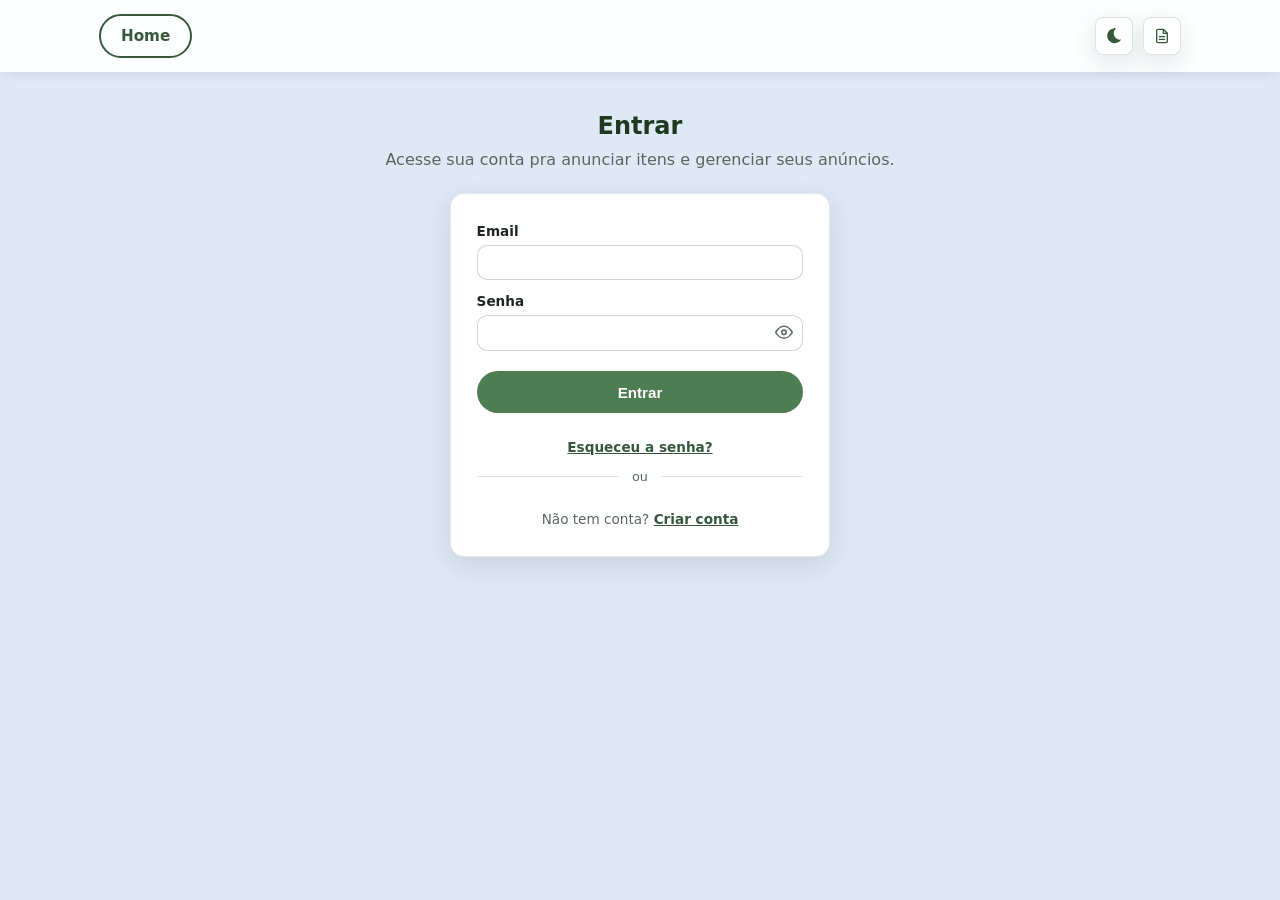
==== frontend/admin-denuncias.html @ d8bab4bc "Corrige service worker interceptando a API e "sumindo" com os anúncios Investigando "cadê meus anúnc" ====
<!DOCTYPE html>
<html lang="pt-BR">
<head>
  <meta charset="UTF-8" />
  <meta name="viewport" content="width=device-width, initial-scale=1, viewport-fit=cover" />
  <title>Denúncias — Desapego Universitário</title>
  <meta name="description" content="Painel de moderação: todas as denúncias enviadas na plataforma." />

  <link rel="manifest" href="manifest.json" />
  <meta name="theme-color" content="#2f6f4f" />
  <link rel="icon" href="icons/icon-192.png" />
  <link rel="apple-touch-icon" href="icons/icon-192.png" />

  <link rel="stylesheet" href="css/styles.css?v=98" />
</head>
<body>

  <header class="topbar topbar--app">
    <div class="topbar__inner">
      <div id="perfil-topo" class="perfil-topo"></div>
      <nav class="topbar__nav">
        <a href="index.html" class="btn btn--ghost">Home</a>
        <a href="catalogo.html" class="btn btn--ghost">Catálogo</a>
        <a href="meus-anuncios.html" class="btn btn--ghost">Meus anúncios</a>
        <a href="admin-denuncias.html" class="btn btn--ghost admin-link-denuncias" id="link-admin-denuncias" aria-current="page" hidden>Denúncias</a>
        <a href="anunciar.html" class="btn btn--primary">Anunciar item</a>
        <div class="topbar__extras">
          <button type="button" id="toggle-tema" class="tema-toggle" aria-label="Ativar modo noturno">🌙</button>
          <a href="termos.html" class="tema-toggle" aria-label="Termos de Uso" title="Termos de Uso"><svg viewBox="0 0 24 24" width="16" height="16" fill="none" stroke="currentColor" stroke-width="2" stroke-linecap="round" stroke-linejoin="round"><path d="M14 2H6a2 2 0 0 0-2 2v16a2 2 0 0 0 2 2h12a2 2 0 0 0 2-2V8z"/><path d="M14 2v6h6"/><line x1="8" y1="13" x2="16" y2="13"/><line x1="8" y1="17" x2="16" y2="17"/></svg></a>
        </div>
      </nav>
    </div>
  </header>

  <a href="index.html" class="logo-home" aria-label="Voltar para a Home" title="Início">
    <img src="img/mascote-badge.png" alt="Desapego Universitário" />
  </a>
  <a href="chat.html" class="chat-atalho chat-atalho--flutuante chat-notif-alvo" aria-label="Abrir o chat" title="Chat">
    <svg viewBox="0 0 24 24" width="19" height="19" fill="none" stroke="currentColor" stroke-width="2" stroke-linecap="round" stroke-linejoin="round"><path d="M21 11.5a8.38 8.38 0 0 1-.9 3.8 8.5 8.5 0 0 1-7.6 4.7 8.38 8.38 0 0 1-3.8-.9L3 21l1.9-5.7a8.38 8.38 0 0 1-.9-3.8 8.5 8.5 0 0 1 4.7-7.6 8.38 8.38 0 0 1 3.8-.9h.5a8.48 8.48 0 0 1 8 8v.5z"/></svg>
  </a>
  <button type="button" id="toggle-sidebar" class="sidebar-toggle" aria-label="Recolher menu">☰</button>

  <main>
    <section class="page-section">
      <div class="page-header">
        <h1>Denúncias</h1>
        <p>Todas as denúncias enviadas na plataforma — só administradores veem essa página.</p>
      </div>

      <div class="form-card form-card--largo">
        <div class="abas-anuncios">
          <button type="button" class="abas-anuncios__botao is-ativa" data-aba="ativa">Ativas</button>
          <button type="button" class="abas-anuncios__botao" data-aba="solucionada">Solucionadas</button>
        </div>
        <div id="lista-denuncias" class="lista-denuncias"></div>
        <p class="empty-state" id="denuncias-empty" hidden>Nenhuma denúncia enviada até agora.</p>
        <p class="empty-state" id="denuncias-bloqueado" hidden>Você não tem permissão pra ver essa página.</p>
      </div>
    </section>
  </main>

<script src="js/config.js?v=98"></script>

<script src="js/auth.js?v=98"></script>
  <script src="js/api.js?v=98"></script>
  <script src="js/site.js?v=98"></script>
  <script src="js/admin-denuncias.js?v=98"></script>
</body>
</html>
---- frontend/css/styles.css ----
/* ===================================================================
   Variáveis globais e reset
   =================================================================== */
:root {
  --green-900: #1f3920;
  --green-700: #35593a;
  --green-500: #4f7d52;
  --green-100: #e7f0e6;
  --ink: #1f2621;
  --ink-soft: #5b6660;
  --danger: #c0392b;
  --accent: #7a1a3a;
  --accent-100: #f6e6ea;
  --radius: 14px;
  --shadow: 0 8px 24px rgba(28, 69, 50, 0.12);
  --max-width: 1120px;

  /* Uma cor própria por categoria — é o que tira a cara de "tudo verde pálido" */
  --cat-livros: #3b5bdb;
  --cat-livros-bg: #e8ecfd;
  --cat-eletronicos: #7048e8;
  --cat-eletronicos-bg: #f1e8fd;
  --cat-calculadoras: #c9702f;
  --cat-calculadoras-bg: #fbead9;
  --cat-material-de-estudo: #0f9b8e;
  --cat-material-de-estudo-bg: #dff7f4;
  --cat-moveis: #a9720a;
  --cat-moveis-bg: #fdf1d9;
  --cat-vestimentas: #1f8a70;
  --cat-vestimentas-bg: #ddf5ee;
  --cat-outros: #d6336c;
  --cat-outros-bg: #fde3ec;
}

* { box-sizing: border-box; }
/* Remove o "flash" azul/cinza que o Android desenha ao tocar em qualquer
   link/botão (o retângulo azul que aparecia atrás dos itens do menu). O
   destaque de teclado (:focus-visible) continua valendo pra acessibilidade. */
* { -webkit-tap-highlight-color: transparent; }

/* Garante que o atributo hidden sempre vença, mesmo sobre .btn (display: inline-flex)
   ou outras classes que definem display — do contrário elas empatam em especificidade
   com o [hidden] do navegador e o elemento continua aparecendo. */
[hidden] { display: none !important; }

body {
  margin: 0;
  font-family: "Segoe UI", system-ui, -apple-system, Roboto, sans-serif;
  color: var(--ink);
  background: #dfe8f5;
  -webkit-font-smoothing: antialiased;
  animation: page-fade-in 0.4s cubic-bezier(0.4, 0, 0.2, 1);
}
/* Só na home (é a única página com .hero) — um branco levemente azulado,
   pra combinar com o azul do hero. */
body.home { background: #dfe8f5; }
@keyframes page-fade-in {
  from { opacity: 0; }
  to { opacity: 1; }
}

h1, h2, h3 { line-height: 1.2; margin: 0 0 0.4em; }
p { margin: 0 0 1em; color: var(--ink-soft); }
a { text-decoration: none; color: inherit; }
img { max-width: 100%; display: block; }

/* ===================================================================
   Botões
   =================================================================== */
.btn {
  display: inline-flex;
  align-items: center;
  justify-content: center;
  gap: 0.5em;
  padding: 0.7em 1.3em;
  border-radius: 999px;
  border: 2px solid transparent;
  font-weight: 600;
  font-size: 0.95rem;
  cursor: pointer;
  transition: transform 0.2s cubic-bezier(0.4, 0, 0.2, 1), background 0.2s ease;
}
.btn:active { transform: scale(0.97); }
.btn--primary:hover,
.btn--ghost:hover,
.btn--danger:hover { transform: translateY(-1px); }

.btn--primary { background: var(--green-500); color: #fff; }
.btn--primary:hover { background: var(--green-700); box-shadow: var(--shadow); }

.btn--ghost { background: transparent; color: var(--green-700); border-color: var(--green-700); }
.btn--ghost:hover { background: var(--green-100); }

.btn--danger { background: transparent; color: var(--danger); border-color: var(--danger); }
.btn--danger:hover { background: #fbeae8; }

.btn--whatsapp { background: #25d366; color: #fff; margin-top: 0.4rem; align-self: flex-start; }
#btn-chat { margin-top: 0.4rem; align-self: flex-start; }
.btn--whatsapp:hover { background: #1eb857; box-shadow: var(--shadow); }

.btn--sm { padding: 0.4em 0.9em; font-size: 0.8rem; }
.btn--block { width: 100%; margin-top: 0.5em; }

.btn:disabled { opacity: 0.6; cursor: not-allowed; transform: none; }

.btn__spinner {
  width: 16px; height: 16px;
  border: 2px solid rgba(255,255,255,0.4);
  border-top-color: #fff;
  border-radius: 50%;
  animation: spin 0.7s linear infinite;
}
@keyframes spin { to { transform: rotate(360deg); } }

/* ===================================================================
   Topbar (navegação entre páginas)
   =================================================================== */
.topbar {
  position: sticky;
  top: 0;
  z-index: 20;
  background: rgba(255, 255, 255, 0.92);
  backdrop-filter: blur(6px);
  border-bottom: none;
  box-shadow: 0 6px 12px -6px rgba(28, 69, 50, 0.12);
}
.topbar__inner {
  max-width: var(--max-width);
  margin: 0 auto;
  padding: 0.9rem 1.2rem;
  display: flex;
  align-items: center;
  justify-content: space-between;
}
.brand { display: flex; align-items: center; gap: 0.5em; font-weight: 700; color: var(--green-900); font-size: 1.1rem; }
.brand__icon { width: 32px; height: 32px; border-radius: 9px; object-fit: cover; }
.brand span { font-weight: 400; color: var(--ink-soft); margin-left: 0.1em; }
.topbar__nav { display: flex; align-items: center; gap: 1.3rem; }

/* Estilo tipo OLX: links secundários são só texto (sem pílula), só o CTA
   principal (Anunciar item) fica com pílula sólida — menos "tudo botão
   igual", mais hierarquia e menos espaço desperdiçado. */
.topbar__nav a.btn--ghost {
  background: none;
  border-color: transparent;
  padding: 0.3em 0;
  font-size: 0.9rem;
  font-weight: 600;
  color: var(--ink-soft);
  border-radius: 0;
}
.topbar__nav a.btn--ghost:hover { color: var(--green-900); }
.topbar__nav a.btn--ghost[aria-current="page"] {
  background: none;
  color: var(--green-900);
  text-decoration: underline;
  text-underline-offset: 4px;
}
.topbar__nav a.btn--primary { padding: 0.5em 1.1em; font-size: 0.88rem; }

/* Perfil no topo do topbar/sidebar — substitui a marca (que agora só
   aparece no hero da home). Mostra avatar + nome de quem está logado,
   ou um botão Entrar quando não há sessão. */
.perfil-topo {
  display: flex;
  align-items: center;
  gap: 0.5rem;
  cursor: pointer;
}
.perfil-topo:hover .perfil-topo__nome { color: var(--green-900); text-decoration: underline; }
.perfil-topo:hover .perfil-topo__avatar { box-shadow: 0 0 0 2px var(--green-700); }
.perfil-topo__avatar {
  width: 32px;
  height: 32px;
  border-radius: 50%;
  flex-shrink: 0;
  display: flex;
  align-items: center;
  justify-content: center;
  background: var(--green-700);
  color: #fff;
  font-weight: 700;
  font-size: 0.85rem;
  overflow: hidden;
}
.perfil-topo__avatar img { width: 100%; height: 100%; object-fit: cover; }
.perfil-topo__nome {
  font-size: 0.85rem;
  font-weight: 600;
  color: var(--ink-soft);
  overflow: hidden;
  text-overflow: ellipsis;
  white-space: nowrap;
  transition: color 0.15s ease;
}
.perfil-topo__sair {
  background: none;
  border: none;
  padding: 0.4em;
  margin: -0.4em -0.4em -0.4em auto;
  font-size: 0.75rem;
  font-weight: 600;
  color: var(--green-700);
  text-decoration: underline;
  cursor: pointer;
  flex-shrink: 0;
}
.perfil-topo__sair:hover { color: var(--green-900); }
.perfil-topo .btn--ghost {
  background: transparent;
  border-color: var(--green-700);
  border-radius: 999px;
  padding: 0.35em 0.85em;
  font-size: 0.8rem;
  color: var(--green-700);
}
.perfil-topo .btn--ghost:hover { background: var(--green-100); color: var(--green-700); }

/* Marca completa (ícone + "Desapego Universitário") — só aparece no hero
   da home agora, não em todo topbar. */
.brand--hero {
  position: absolute;
  top: 1.2rem;
  left: 1.2rem;
  display: inline-flex;
  align-items: center;
  gap: 0.5em;
  font-weight: 700;
  color: #fff;
  font-size: 1.1rem;
}
.brand--hero span { font-weight: 400; color: rgba(255, 255, 255, 0.75); margin-left: 0.1em; }

.sidebar-toggle { display: none; }

/* Atalho do chat. No MOBILE vira botão flutuante no canto inferior direito:
   o link "Chat" saiu do menu, então sem isto não haveria como abrir o chat
   nem ver a bolinha de notificação no celular. No desktop ele é
   reposicionado ao lado do menu (ver o @media mais abaixo). */
.chat-atalho {
  position: fixed;
  right: 1rem;
  bottom: 1rem;
  z-index: 22;
  display: flex;
  align-items: center;
  justify-content: center;
  width: 52px;
  height: 52px;
  border: 1px solid rgba(28, 69, 50, 0.14);
  border-radius: 50%;
  background: #fff;
  box-shadow: 0 6px 18px rgba(28, 69, 50, 0.22);
  color: var(--green-700);
}
.chat-atalho svg { width: 22px; height: 22px; }
/* Bolinha de notificação — fica na base (não dentro do @media) pra valer
   também no celular, que é onde o aviso mais importa. */
.chat-atalho__badge {
  position: absolute;
  top: -4px;
  right: -4px;
  min-width: 20px;
  height: 20px;
  padding: 0 5px;
  border-radius: 999px;
  background: var(--danger);
  color: #fff;
  font-size: 0.7rem;
  font-weight: 700;
  line-height: 20px;
  text-align: center;
  box-shadow: 0 0 0 2px #fff;
}
body.modo-noturno .chat-atalho { background: #363636; border-color: rgba(255,255,255,0.14); color: #f2f2f2; }
body.modo-noturno .chat-atalho__badge { box-shadow: 0 0 0 2px #363636; }
/* Logo = botão de voltar pra Home, no mesmo canto em todas as páginas.
   Desktop apenas; no mobile o topbar horizontal já tem o link "Home". */
.logo-home { display: none; }

/* A partir de 768px, as páginas com nav completo (.topbar--app) viram uma
   sidebar fixa à direita — os mesmos links, só que empilhados como
   "chips" compactos com ícone, tipo a lista de categorias da OLX: nada
   de pílula gigante, nada de vão vazio. No mobile o topbar continua
   horizontal (sem alteração). */
@media (min-width: 768px) {
  .topbar--app {
    position: fixed;
    top: 0;
    right: 0;
    bottom: 0;
    width: 230px;
    border-left: none;
    border-bottom: none;
    background: #fff;
    box-shadow: -12px 0 28px rgba(28, 69, 50, 0.12);
    transition: transform 0.2s ease;
  }

  body:has(.topbar--app) > main,
  body:has(.topbar--app) > .footer {
    transition: margin-right 0.2s ease;
  }

  /* Botão que recolhe/expande a sidebar — fica grudado na borda esquerda
     dela e "anda" junto quando ela sai/entra da tela. */
  .sidebar-toggle {
    display: flex;
    align-items: center;
    justify-content: center;
    position: fixed;
    top: 1rem;
    right: calc(230px + 0.8rem);
    width: 38px;
    height: 38px;
    border: 1px solid rgba(28, 69, 50, 0.14);
    border-radius: 8px;
    background: #fff;
    box-shadow: var(--shadow);
    color: var(--green-700);
    font-size: 1.15rem;
    line-height: 1;
    cursor: pointer;
    z-index: 21;
    transition: right 0.2s ease;
  }

  /* Logo fixa no canto superior esquerdo, igual em todas as páginas — mas só
     com o menu recolhido: com a sidebar aberta o link "Home" dela já faz esse
     papel, e a logo ainda cobriria o título da página. */
  .logo-home {
    display: none;
    position: fixed;
    top: 1rem;
    left: 1rem;
    z-index: 21;
    line-height: 0;
    border-radius: 10px;
    box-shadow: var(--shadow);
    transition: transform 0.15s ease;
  }
  body.sidebar-colapsada .logo-home { display: block; }
  /* espaço pra logo não encostar no título quando ela aparece */
  body.sidebar-colapsada > main { padding-top: 2.2rem; }
  /* a Home não usa a .logo-home (já é o destino do botão), então a logo do
     hero continua valendo lá — sem risco de duas logos no mesmo canto. */
  body.sidebar-colapsada.home > main { padding-top: 0; }
  .logo-home img { width: 42px; height: 42px; border-radius: 10px; object-fit: cover; }
  .logo-home:hover { transform: translateY(-2px); }

  /* Mesma "casquinha" do botão de menu, encostado à esquerda dele. */
  .chat-atalho {
    display: flex;
    align-items: center;
    justify-content: center;
    position: fixed;
    top: 1rem;
    right: calc(230px + 0.8rem + 38px + 0.5rem);
    width: 38px;
    height: 38px;
    border: 1px solid rgba(28, 69, 50, 0.14);
    border-radius: 8px;
    background: #fff;
    box-shadow: var(--shadow);
    color: var(--green-700);
    z-index: 21;
    transition: right 0.2s ease;
  }
  .chat-atalho:hover { background: var(--green-100); }
  /* desfaz o formato de botão flutuante usado no mobile */
  .chat-atalho { bottom: auto; border-radius: 8px; }
  .chat-atalho svg { width: 19px; height: 19px; }
  /* acompanha o botão de menu quando a sidebar recolhe */
  body.sidebar-colapsada .chat-atalho { right: calc(0.8rem + 38px + 0.5rem); }

  body.sidebar-colapsada .topbar--app { transform: translateX(100%); }
  /* Com o menu escondido, a área principal alargaria pra tela toda e o
     conteúdo ficaria "boiando" no meio. Em vez disso, recorta as laterais:
     limita a largura e centraliza, mantendo hero e recomendações alinhados
     e proporcionais (como quando o menu está ativo). */
  body.sidebar-colapsada > main,
  body.sidebar-colapsada > .footer { margin-right: 0 !important; }
  body.sidebar-colapsada .sidebar-toggle { right: 0.8rem; }
  .topbar--app .topbar__inner {
    flex-direction: column;
    align-items: stretch;
    height: 100%;
    padding: 1.4rem 1rem;
  }
  .topbar--app .perfil-topo {
    padding: 0 0.4rem 1.2rem;
    margin-bottom: 1rem;
    border-bottom: 1px solid rgba(28, 69, 50, 0.1);
  }

  .topbar--app .topbar__nav {
    flex-direction: column;
    align-items: stretch;
    gap: 0.35rem;
    flex: 1;
  }
  .topbar--app .topbar__nav a.btn--ghost,
  .topbar--app .topbar__nav a.btn--primary {
    display: flex;
    align-items: center;
    width: 100%;
    padding: 0.55em 0.6em;
    border-radius: 8px;
    font-size: 0.9rem;
  }
  .topbar--app .topbar__nav a.btn--ghost {
    color: var(--ink-soft);
    font-weight: 600;
    border: 1.5px solid rgba(28, 69, 50, 0.14);
  }
  .topbar--app .topbar__nav a.btn--ghost:hover { background: var(--accent-100); color: var(--green-900); }
  .topbar--app .topbar__nav a.btn--ghost[aria-current="page"] {
    background: var(--green-100);
    color: var(--green-900);
    border-color: var(--green-700);
    text-decoration: none;
  }
  .topbar--app .topbar__nav a.btn--primary { margin-top: 0.3rem; }
  .topbar--app .topbar__extras { align-self: center; margin: auto auto 0; }

  body:has(.topbar--app) > main,
  body:has(.topbar--app) > .footer {
    margin-right: 230px;
  }
}

/* ===================================================================
   Hero (landing)
   =================================================================== */
.hero {
  /* Imagem usada sem corte/recorte — o fundo do hero vira o mesmo azul
     já embutido na borda ESQUERDA dela (é o lado que encosta no fundo
     nesse layout), amostrado direto da imagem pra não sobrar costura. */
  background: #36507b;
  position: relative;
}
/* Suavização curta azul→branco na base do hero. Curva em S (smoothstep)
   pra ficar suave, mas numa faixa curta (não sobe demais). */
.hero::after {
  content: "";
  position: absolute;
  left: 0;
  right: 0;
  bottom: 0;
  height: 60px;
  background: linear-gradient(
    to bottom,
    #36507b 0%,
    #3e5780 12.5%,
    #53698f 25%,
    #7083a3 37.5%,
    #92a1ba 50%,
    #b4bfd1 62.5%,
    #c6d0e0 75%,
    #d3dcec 87.5%,
    #dfe8f5 100%
  );
  pointer-events: none;
}
.hero__inner {
  position: relative;
  max-width: 1280px;
  margin: 0 auto;
  padding: 3.5rem 1.2rem 14.5rem;
  display: flex;
  align-items: flex-end;
  justify-content: space-between;
  gap: 2rem;
  flex-wrap: wrap;
}
.hero__content { max-width: 640px; align-self: center; }
.hero__kicker {
  display: inline-block;
  margin-bottom: 0.9rem;
  padding: 0.35em 0.9em;
  background: var(--green-100);
  color: var(--green-700);
  font-size: 0.8rem;
  font-weight: 700;
  border-radius: 999px;
}
.hero h1 { font-size: 2rem; color: #fff; }
.hero p { font-size: 1.05rem; color: rgba(255, 255, 255, 0.82); }

/* Mascote: só aparece a partir do desktop, preenchendo o espaço vazio
   ao lado do texto — é a peça que dá cara ao hero. */
.hero__deco { display: none; }

@media (min-width: 768px) {
  .hero__inner { flex-wrap: nowrap; }
  .hero__content { max-width: 480px; }
  .hero h1 { font-size: 2.6rem; }

  /* Texto à esquerda (alinhado com a borda dos anúncios), mascote à
     direita — a logo é absolute, então os itens do flex são só esses dois. */
  .hero__content { order: 0; }
  .hero__deco { display: block; flex: 0 0 auto; order: 1; }
  .hero__mascote { max-height: 400px; width: auto; }
}

/* ===================================================================
   Seções de página (catálogo, anunciar, meus anúncios, preview)
   =================================================================== */
.page-section {
  max-width: var(--max-width);
  margin: 0 auto;
  padding: 2.5rem 1.2rem 3.5rem;
}
/* Na home, a seção de recomendações sobe um pouco por cima da faixa azul
   do hero — os cards "ultrapassam a linha azul" (efeito de sobreposição).
   position + z-index garantem que os cards fiquem acima do azul. */
.hero ~ .page-section {
  padding-top: 0;
  position: relative;
  z-index: 2;
  /* compensa o padding-bottom maior do hero: a seção sobe o mesmo tanto que
     o azul desceu, então o texto fica no lugar e o azul cobre a legenda. */
  margin-top: -12.5rem;
  /* alinha a largura das recomendações com o conteúdo do hero (mais larga
     que o padrão 1120), pra os anúncios ficarem maiores. */
  max-width: 1280px;
}

.page-header { margin-bottom: 1.5rem; }
.page-header h1,
.page-header h2 { color: var(--green-900); font-size: 1.5rem; }
.page-header--central { text-align: center; }

/* Na home o cabeçalho fica sobre a faixa azul do hero — texto claro pra
   continuar legível. */
/* Sombra sutil pro texto branco continuar legível mesmo onde o azul do
   hero já está mais claro (perto do gradiente). */
.hero ~ .page-section .page-header h2 {
  color: #fff;
  font-size: 2.3rem;
  text-shadow: 0 1px 6px rgba(20, 32, 54, 0.55);
}
.hero ~ .page-section .page-header p {
  color: #fff;
  font-size: 1.1rem;
  text-shadow: 0 1px 5px rgba(20, 32, 54, 0.5);
}

.section-footer { text-align: center; margin-top: 1.8rem; }

.detalhe-wrapper { position: relative; }

.menu-opcoes { position: relative; }
.menu-opcoes--flutuante { position: absolute; top: 1rem; right: 1rem; z-index: 25; }
.menu-opcoes__botao {
  display: flex;
  align-items: center;
  justify-content: center;
  width: 34px;
  height: 34px;
  border: 1px solid rgba(28, 69, 50, 0.14);
  border-radius: 8px;
  background: #e4e7e5;
  color: var(--ink-soft);
  font-size: 1.2rem;
  line-height: 1;
  cursor: pointer;
}
.menu-opcoes__botao:hover { background: #d7dbd8; }
.menu-opcoes__lista {
  position: absolute;
  top: calc(100% + 0.4rem);
  right: 0;
  z-index: 30;
  min-width: 180px;
  background: #fff;
  border: 1.5px solid rgba(28, 69, 50, 0.14);
  border-radius: var(--radius);
  box-shadow: var(--shadow);
  padding: 0.4rem;
  display: flex;
  flex-direction: column;
  gap: 0.1rem;
}
.menu-opcoes__item {
  display: block;
  width: 100%;
  text-align: left;
  background: none;
  border: none;
  padding: 0.6em 0.7em;
  border-radius: 8px;
  font: inherit;
  font-size: 0.9rem;
  font-weight: 600;
  color: var(--ink);
  cursor: pointer;
}
.menu-opcoes__item:hover { background: var(--green-100); }
.menu-opcoes__item--perigo { color: var(--danger); }
.menu-opcoes__item--perigo:hover { background: #fbeae8; }

.modal-overlay {
  position: fixed;
  inset: 0;
  z-index: 40;
  background: rgba(20, 30, 25, 0.5);
  display: flex;
  align-items: center;
  justify-content: center;
  padding: 1.2rem;
}
.modal-overlay .form-card { width: 100%; margin: 0; }

/* ===================================================================
   Busca
   =================================================================== */
.busca-box { margin: 0 0 1rem; max-width: 420px; }
/* Linha de busca (campo + botão de filtros). No desktop o botão fica escondido
   e a linha se comporta como o campo de busca sozinho. */
.busca-box-linha { display: flex; align-items: center; gap: 0.5rem; }
.btn-filtros { display: none; }
.busca-box input {
  width: 100%;
  font: inherit;
  padding: 0.65em 1em;
  border-radius: 999px;
  border: 1.5px solid rgba(28,69,50,0.18);
  background: #fff;
}
.busca-box input:focus { outline: none; border-color: var(--green-500); }

/* ===================================================================
   Filtro de categoria
   =================================================================== */
.filtros-linha {
  display: flex;
  flex-wrap: wrap;
  gap: 0.7rem;
  margin: 0 0 1.2rem;
}
.filtro-box {
  display: flex;
  align-items: center;
  gap: 0.7rem;
  padding: 0.6em 1em;
  background: #fff;
  border: 1.5px solid rgba(28,69,50,0.14);
  border-radius: var(--radius);
}
.filtro-box label {
  font-size: 0.75rem;
  font-weight: 700;
  text-transform: uppercase;
  letter-spacing: 0.03em;
  color: var(--ink-soft);
}
.filtro-box select {
  flex: 1;
  border: none;
  background: none;
  font: inherit;
  font-size: 0.9rem;
  color: var(--ink);
  cursor: pointer;
}
.filtro-box select:focus { outline: none; }

/* Subfiltros específicos de categoria (ex: Curso/Matéria/Autor em Livros) */
.subfiltros {
  display: flex;
  flex-wrap: wrap;
  gap: 0.7rem;
  margin: 0 0 1.2rem;
}
.filtro-mini {
  display: flex;
  flex-direction: column;
  gap: 0.25rem;
  background: #fff;
  border: 1.5px solid rgba(28,69,50,0.14);
  border-radius: var(--radius);
  padding: 0.5em 0.9em;
  min-width: 160px;
}
.filtro-mini label,
.filtro-mini__rotulo {
  font-size: 0.7rem;
  font-weight: 700;
  text-transform: uppercase;
  letter-spacing: 0.03em;
  color: var(--ink-soft);
}
.filtro-mini select {
  border: none;
  background: none;
  font: inherit;
  font-size: 0.85rem;
  color: var(--ink);
  cursor: pointer;
}
.filtro-mini select:focus { outline: none; }

/* Curso tem a lista completa da faculdade, com nomes longos ("Gestão da
   Tecnologia da Informação"), então precisa de mais espaço que os outros. */
.filtro-mini--curso { min-width: 260px; }
/* o select não pode estourar a largura do cartão com nomes compridos */
.filtro-mini select { max-width: 100%; }

/* Lista de opções própria (usada no filtro de Curso): diferente do <select>
   nativo, aqui dá pra limitar a altura da lista aberta e rolar dentro dela. */
.lista-opcoes { position: relative; }
/* <summary> vira a "caixinha" com o valor atual. Esconder a setinha padrão do
   <details> exige as três linhas: nas versões novas do Chromium ela é
   ::marker, e só o -webkit-details-marker não dá conta. */
.lista-opcoes__botao {
  display: flex;
  align-items: center;
  justify-content: space-between;
  gap: 0.5rem;
  font-size: 0.85rem;
  color: var(--ink);
  cursor: pointer;
  list-style: none;
}
.lista-opcoes__botao::marker { content: ""; }
.lista-opcoes__botao::-webkit-details-marker { display: none; }
/* Chevron desenhado com bordas, pra ficar igual ao dos selects nativos ao
   lado (Matéria/Autor): apontando pra baixo à direita, e pra cima quando abre. */
.lista-opcoes__botao::after {
  content: "";
  flex: none;
  width: 0.45em;
  height: 0.45em;
  margin-bottom: 0.15em;
  border-right: 1.5px solid var(--ink-soft);
  border-bottom: 1.5px solid var(--ink-soft);
  transform: rotate(45deg);
}
.lista-opcoes[open] .lista-opcoes__botao::after {
  margin-bottom: 0;
  margin-top: 0.15em;
  transform: rotate(-135deg);
}
/* Autor: busca com sugestões. O painel reaproveita .lista-opcoes__painel
   (altura limitada + scroll); aqui só o input e o posicionamento. */
.filtro-mini--autor { min-width: 220px; }
.busca-sugestoes { position: relative; }
.busca-sugestoes input {
  width: 100%;
  border: none;
  background: none;
  padding: 0;
  font: inherit;
  font-size: 0.85rem;
  color: var(--ink);
}
.busca-sugestoes input:focus { outline: none; }
.busca-sugestoes__painel { top: calc(100% + 0.5rem); }

/* Variante usada dentro de formulário (perfil): ganha a moldura que os
   inputs têm, já que ali não existe o cartão do .filtro-mini em volta. */
.lista-opcoes--campo .lista-opcoes__botao {
  padding: 0.6em 0.8em;
  border: 1.5px solid rgba(28, 69, 50, 0.18);
  border-radius: 10px;
  background: #fff;
  font-weight: 400;
}
/* Equivalente visual ao disabled: fora do modo de edição não abre. */
.lista-opcoes--bloqueada .lista-opcoes__botao {
  pointer-events: none;
  background: #f2f4f3;
  color: var(--ink-soft);
}
.lista-opcoes__painel {
  position: absolute;
  top: calc(100% + 0.5rem);
  left: -0.4rem;
  z-index: 30;
  min-width: calc(100% + 0.8rem);
  max-height: 260px;   /* <- o limite de altura pedido */
  overflow-y: auto;    /* <- rola pra ver o resto */
  margin: 0;
  padding: 0.3rem;
  list-style: none;
  background: #fff;
  border: 1.5px solid rgba(28, 69, 50, 0.14);
  border-radius: var(--radius);
  box-shadow: var(--shadow);
}
.lista-opcoes__item {
  padding: 0.45em 0.6em;
  border-radius: 8px;
  font-size: 0.85rem;
  color: var(--ink);
  cursor: pointer;
  white-space: nowrap;
}
.lista-opcoes__item:hover { background: var(--green-100); }
.lista-opcoes__item[aria-selected="true"] {
  background: var(--green-100);
  font-weight: 700;
  color: var(--green-700);
}
.lista-opcoes__vazio { margin: 0; padding: 0.6em 0.8em; font-size: 0.8rem; color: var(--ink-soft); cursor: default; }

/* --multi (campo de Curso do anúncio): o botão pode acumular vários nomes
   ("Engenharia Civil, Direito, ..."), então precisa truncar em vez de
   quebrar o layout — daí o texto ir num <span> à parte, que é quem encolhe
   e ganha reticências (o :after do chevron continua com tamanho fixo). */
.lista-opcoes--multi .lista-opcoes__botao-texto {
  overflow: hidden;
  text-overflow: ellipsis;
  white-space: nowrap;
  min-width: 0;
}
/* "×" pra tirar tudo que foi marcado sem precisar abrir o painel e
   declicar item por item — só aparece quando tem algo selecionado. */
.lista-opcoes__limpar {
  flex: none;
  width: 1.3em;
  height: 1.3em;
  line-height: 1;
  border: none;
  border-radius: 50%;
  background: none;
  color: var(--ink-soft);
  font-size: 1rem;
  cursor: pointer;
}
.lista-opcoes__limpar:hover { background: rgba(28, 69, 50, 0.08); color: var(--ink); }
/* Painel com um campo de busca embutido, pra filtrar os 44 cursos rápido
   sem precisar rolar tudo. A busca fica fixa no topo (flex: none) e só a
   lista rola dentro do espaço que sobra — sem isso, o painel (que já tem
   overflow-y:auto pro caso single-select) rolaria junto com a busca, dando
   duas barras de rolagem uma dentro da outra. */
.lista-opcoes__painel--multi {
  display: flex;
  flex-direction: column;
  overflow-y: hidden;
}
.lista-opcoes__busca {
  flex: none;
  width: 100%;
  margin-bottom: 0.35rem;
  padding: 0.5em 0.7em;
  border: 1.5px solid rgba(28, 69, 50, 0.16);
  border-radius: 8px;
  font: inherit;
  font-size: 0.85rem;
  color: var(--ink);
  background: #fff;
}
.lista-opcoes__busca:focus { outline: none; border-color: var(--green-500); }
.lista-opcoes__lista {
  flex: 1 1 auto;
  min-height: 0;
  margin: 0;
  padding: 0;
  list-style: none;
  overflow-y: auto;
}

/* ===================================================================
   Grid de itens / cards
   =================================================================== */
.grid-itens {
  display: grid;
  grid-template-columns: repeat(auto-fill, minmax(220px, 1fr));
  gap: 1rem;
}

/* Prévia da home: 2 cards grandes VERTICAIS à esquerda (lado a lado, cada
   um ocupando as 2 linhas) + 4 menores à direita num 2x2 (deslocado pra
   cima) + 4 na linha de baixo. Só a partir do desktop; no celular vira
   uma coluna só. */
@media (min-width: 768px) {
  .grid-destaque {
    grid-template-columns: 1.15fr 1.15fr 1fr 1fr;
    grid-template-rows: 240px 240px;
    align-items: stretch;
    /* a linha de baixo sobe -6.6rem, mas a grade reserva a altura original;
       esse margin negativo puxa o "Ver catálogo" pra encostar nos cards. */
    margin-bottom: -6.6rem;
  }
  /* 2 grandes verticais: colunas 1 e 2. Descem um pouco (translateY) e têm
     altura fixa/ancorada no topo pra a base alinhar com a linha de baixo
     do 2x2 da direita (que está deslocado -6.6rem). */
  .grid-destaque .card-item:nth-child(1),
  .grid-destaque .card-item:nth-child(2) {
    grid-row: 1 / 3;
    align-self: start;
    height: 24.4rem;
    translate: 0 0;
  }
  .grid-destaque .card-item:nth-child(1) { grid-column: 1; }
  .grid-destaque .card-item:nth-child(2) { grid-column: 2; }
  /* 4 menores: colunas 3 e 4, em 2x2, empurrados pra cima */
  .grid-destaque .card-item:nth-child(3) { grid-column: 3; grid-row: 1; }
  .grid-destaque .card-item:nth-child(4) { grid-column: 4; grid-row: 1; }
  .grid-destaque .card-item:nth-child(5) { grid-column: 3; grid-row: 2; }
  .grid-destaque .card-item:nth-child(6) { grid-column: 4; grid-row: 2; }
  /* só o 2x2 (3–6) sobe; a linha de baixo NÃO */
  .grid-destaque .card-item:nth-child(n+3):nth-child(-n+6) { translate: 0 -6.6rem; }

  /* 4 da linha de baixo: colunas 1–4 na linha 3, puxados pra cima pra
     encostar logo abaixo do bloco de cima (que está deslocado). */
  .grid-destaque .card-item:nth-child(7) { grid-column: 1; grid-row: 3; }
  .grid-destaque .card-item:nth-child(8) { grid-column: 2; grid-row: 3; }
  .grid-destaque .card-item:nth-child(9) { grid-column: 3; grid-row: 3; }
  .grid-destaque .card-item:nth-child(10) { grid-column: 4; grid-row: 3; }
  .grid-destaque .card-item:nth-child(n+7) { translate: 0 -6.6rem; }

  /* Imagem preenche a altura nos 6 de cima E na linha de baixo (7–10),
     sem aspect-ratio, pra os cards respeitarem a altura fixa da linha. */
  .grid-destaque .card-item:nth-child(-n+6) .card-item__img,
  .grid-destaque .card-item:nth-child(n+7) .card-item__img {
    aspect-ratio: auto;
    flex: 1;
    min-height: 0;
  }
  /* Linha de baixo (7–10) menor: corpo mais compacto. */
  .grid-destaque .card-item:nth-child(n+7) .card-item__body { padding: 0.5rem 0.7rem 0.65rem; gap: 0.2rem; }
  .grid-destaque .card-item:nth-child(n+7) .card-item__body h3 { font-size: 0.9rem; }
  .grid-destaque .card-item:nth-child(n+7) .card-item__body p { font-size: 0.78rem; }
  /* Cards menores da direita (3–6): corpo em grid — título em cima,
     descrição à esquerda + CATEGORIA à direita na mesma linha, preço
     embaixo. Corpo compacto pra sobrar mais espaço pra foto. */
  .grid-destaque .card-item:nth-child(n+3):nth-child(-n+6) .card-item__body {
    display: grid;
    grid-template-columns: 1fr auto;
    align-items: center;
    gap: 0.15rem 0.5rem;
    padding: 0.5rem 0.7rem 0.65rem;
  }
  .grid-destaque .card-item:nth-child(n+3):nth-child(-n+6) .card-item__body h3 {
    grid-column: 1 / -1;
    grid-row: 1;
    font-size: 0.9rem;
  }
  .grid-destaque .card-item:nth-child(n+3):nth-child(-n+6) .card-item__body p {
    grid-column: 1;
    grid-row: 2;
    margin: 0;
    font-size: 0.78rem;
  }
  .grid-destaque .card-item:nth-child(n+3):nth-child(-n+6) .card-item__body .badge {
    grid-column: 2;
    grid-row: 2;
    justify-self: end;
    align-self: center;
    margin: 0;
  }
  /* Data de publicação ocupa a linha 3 inteira; o preço desce pra linha 4
     (sem isso o span novo cairia numa célula automática e quebraria o grid). */
  .grid-destaque .card-item:nth-child(n+3):nth-child(-n+6) .card-item__data {
    grid-column: 1 / -1;
    grid-row: 3;
  }
  .grid-destaque .card-item:nth-child(n+3):nth-child(-n+6) .card-item__footer {
    grid-column: 1 / -1;
    grid-row: 4;
  }

  /* Emoji de categoria (placeholder de quem não tem foto) maior, pra a
     área de imagem ficar bem visível. Fotos reais continuam em cover. */
  .grid-destaque .card-item__img { font-size: 3rem; }
}

.card-item {
  background: #fff;
  border-radius: var(--radius);
  border: 1px solid rgba(28, 69, 50, 0.12);
  overflow: hidden;
  box-shadow: var(--shadow);
  display: flex;
  flex-direction: column;
  animation: fade-in 0.35s ease;
  cursor: pointer;
  transition: transform 0.25s cubic-bezier(0.4, 0, 0.2, 1);
}
.card-item:hover {
  transform: translateY(-4px);
  box-shadow: 0 14px 28px rgba(28, 69, 50, 0.18);
}
.card-item:active { transform: scale(0.98); }
@keyframes fade-in {
  from { opacity: 0; transform: translateY(6px); }
  to { opacity: 1; transform: translateY(0); }
}

.card-item__img {
  aspect-ratio: 4 / 3;
  background: var(--green-100) center/cover no-repeat;
  display: flex; align-items: center; justify-content: center;
  color: var(--green-500);
  font-size: 2rem;
}
.card-item__body { padding: 0.9rem 1rem 1.1rem; display: flex; flex-direction: column; gap: 0.35rem; }
.card-item__body h3 { font-size: 1rem; color: var(--ink); }
.card-item__body p {
  font-size: 0.85rem;
  margin: 0;
  display: -webkit-box;
  -webkit-line-clamp: 2;
  -webkit-box-orient: vertical;
  overflow: hidden;
}
.card-item__data { font-size: 0.72rem; color: var(--ink-soft); }
.card-item__footer { display: flex; align-items: center; justify-content: space-between; margin-top: 0.4rem; }
.card-item__footer strong { color: var(--green-700); }
.card-item__footer strong.preco--venda { color: var(--accent); }
.card-item__acoes { display: flex; gap: 0.4rem; }

.preco-original {
  color: var(--ink-soft);
  font-weight: 400;
  font-size: 0.8em;
  text-decoration: line-through;
  margin-left: 0.3em;
}
.badge-oferta {
  display: inline-block;
  margin-left: 0.4em;
  padding: 0.15em 0.55em;
  background: var(--accent-100);
  color: var(--accent);
  font-size: 0.7rem;
  font-weight: 700;
  text-transform: uppercase;
  letter-spacing: 0.02em;
  border-radius: 999px;
  vertical-align: middle;
}

.badge {
  align-self: flex-start;
  background: var(--green-100);
  color: var(--green-700);
  font-size: 0.7rem;
  font-weight: 700;
  text-transform: uppercase;
  letter-spacing: 0.03em;
  padding: 0.25em 0.7em;
  border-radius: 999px;
}

/* Cor por categoria no badge e no fundo da imagem do card */
.badge--livros, .img--livros { background-color: var(--cat-livros-bg); color: var(--cat-livros); }
.badge--eletronicos, .img--eletronicos { background-color: var(--cat-eletronicos-bg); color: var(--cat-eletronicos); }
.badge--calculadoras, .img--calculadoras { background-color: var(--cat-calculadoras-bg); color: var(--cat-calculadoras); }
.badge--material-de-estudo, .img--material-de-estudo { background-color: var(--cat-material-de-estudo-bg); color: var(--cat-material-de-estudo); }
.badge--moveis, .img--moveis { background-color: var(--cat-moveis-bg); color: var(--cat-moveis); }
.badge--vestimentas, .img--vestimentas { background-color: var(--cat-vestimentas-bg); color: var(--cat-vestimentas); }
.badge--outros, .img--outros { background-color: var(--cat-outros-bg); color: var(--cat-outros); }

.empty-state { text-align: center; padding: 2rem 1.2rem; color: var(--ink-soft); }
.empty-state .btn { margin-top: 0.4rem; }

/* ===================================================================
   Página de detalhes do anúncio
   =================================================================== */
.detalhe {
  display: flex;
  flex-wrap: wrap;
  gap: 2rem;
  background: #fff;
  border-radius: var(--radius);
  box-shadow: var(--shadow);
  padding: 1.6rem;
}
.detalhe__galeria { flex: 1 1 280px; display: flex; flex-direction: column; gap: 0.6rem; }
.detalhe__img {
  aspect-ratio: 4 / 3;
  border-radius: var(--radius);
  background-color: var(--green-100);
  background-position: center;
  background-size: cover;
  background-repeat: no-repeat;
  display: flex;
  align-items: center;
  justify-content: center;
  font-size: 4rem;
}
.detalhe__miniaturas { display: flex; gap: 0.5rem; flex-wrap: wrap; }
.detalhe__miniatura {
  width: 56px;
  height: 56px;
  padding: 0;
  border-radius: 8px;
  border: 2px solid transparent;
  background-color: var(--green-100);
  background-position: center;
  background-size: cover;
  background-repeat: no-repeat;
  cursor: pointer;
}
.detalhe__miniatura--ativa { border-color: var(--green-700); }
.detalhe__info { flex: 2 1 320px; display: flex; flex-direction: column; gap: 0.6rem; }
.detalhe__info h1 { color: var(--green-900); font-size: 1.6rem; margin: 0.3rem 0 0; }
.detalhe__preco { font-size: 1.3rem; font-weight: 700; color: var(--green-700); }
.detalhe__preco.preco--venda { color: var(--accent); }
.detalhe__tags { display: flex; flex-wrap: wrap; gap: 0.4rem; margin-top: 0.4rem; }
.detalhe__tags .badge { background: var(--accent-100); color: var(--ink-soft); }

/* ===================================================================
   Formulário (Anunciar, Login, Cadastro)
   =================================================================== */
.form-card {
  max-width: 560px;
  margin: 0 auto;
  background: #fff;
  border-radius: var(--radius);
  border: 1px solid rgba(28, 69, 50, 0.12);
  box-shadow: var(--shadow);
  padding: 1.6rem;
}
.form-card--central { max-width: 380px; padding: 1.8rem 1.6rem; }
/* Painéis de listagem (moderação) usam a largura toda da seção — o 560px
   padrão é pensado pra formulários, não pra tabelas de itens. Sem moldura
   própria: cada item da lista já tem a sua, e duas bordas aninhadas só
   poluem a tela. */
.form-card--largo {
  max-width: none;
  background: none;
  border: none;
  box-shadow: none;
  padding: 0;
}

/* Atalho de admin (Denúncias) exclusivo do Perfil mobile — no desktop a
   sidebar já tem esse link, então some pra não duplicar. */
.perfil-atalhos-mobile { display: none; }
@media (max-width: 767px) {
  .perfil-atalhos-mobile { display: flex; justify-content: center; gap: 0.6rem; margin-bottom: 1rem; }
}

/* Perfil: dados/senha numa coluna à esquerda (largura fixa, tipo OLX),
   histórico de anúncios ocupando o resto do espaço à direita. No mobile
   as colunas empilham normalmente. */
.perfil-layout {
  display: flex;
  flex-direction: column;
  gap: 1.2rem;
  align-items: flex-start;
}
.perfil-layout .form-card { max-width: none; margin: 0; }
.perfil-layout__coluna-esquerda,
.perfil-layout__coluna-direita { width: 100%; min-width: 0; }
@media (min-width: 900px) {
  .perfil-layout { flex-direction: row; gap: 1.5rem; }
  .perfil-layout__coluna-esquerda { flex: 0 0 340px; }
  .perfil-layout__coluna-direita { flex: 1; }
}

.termos { max-width: 720px; }

/* ===================================================================
   Chat
   =================================================================== */
.chat-layout { display: flex; gap: 1.2rem; height: 70vh; min-height: 420px; }

.chat-lista {
  flex: 0 0 280px;
  overflow-y: auto;
  display: flex;
  flex-direction: column;
  gap: 0.3rem;
  background: #fff;
  border-radius: var(--radius);
  box-shadow: var(--shadow);
  padding: 0.6rem;
}
.chat-lista__item {
  display: flex;
  align-items: center;
  gap: 0.6rem;
  padding: 0.55em;
  border: none;
  background: none;
  border-radius: 10px;
  cursor: pointer;
  text-align: left;
  font: inherit;
}
.chat-lista__item:hover,
.chat-lista__item--ativo { background: var(--green-100); }
/* Seletor composto (.perfil-foto__avatar.chat-...) pra vencer a regra base
   .perfil-foto__avatar (72px), que vem depois no arquivo e sobrescrevia o
   tamanho do avatar do chat — era o que deixava o avatar gigante. */
.perfil-foto__avatar.chat-lista__avatar { width: 36px; height: 36px; font-size: 0.9rem; flex-shrink: 0; }
.chat-lista__info { min-width: 0; }
.chat-lista__nome { font-weight: 600; font-size: 0.9rem; }
.chat-lista__preview {
  font-size: 0.8rem;
  color: var(--ink-soft);
  overflow: hidden;
  text-overflow: ellipsis;
  white-space: nowrap;
}

.chat-painel {
  flex: 1;
  display: flex;
  flex-direction: column;
  background: #fff;
  border-radius: var(--radius);
  box-shadow: var(--shadow);
  overflow: hidden;
  min-width: 0;
}
.chat-painel__vazio { flex: 1; display: flex; align-items: center; justify-content: center; color: var(--ink-soft); text-align: center; padding: 1rem; }
.chat-painel__ativo { flex: 1; display: flex; flex-direction: column; min-height: 0; }
.chat-painel__cabecalho {
  display: flex;
  align-items: center;
  justify-content: space-between;
  gap: 0.6rem;
  padding: 0.8rem 1rem;
  border-bottom: 1px solid rgba(28, 69, 50, 0.1);
}
.chat-painel__pessoa { display: flex; align-items: center; gap: 0.6rem; }
.chat-painel__pessoa:hover strong { text-decoration: underline; }
.chat-painel__cabecalho span { display: block; font-size: 0.8rem; color: var(--ink-soft); }
.perfil-foto__avatar.chat-avatar-outro { width: 40px; height: 40px; font-size: 1rem; flex-shrink: 0; }
.chat-painel__acoes { display: flex; align-items: center; gap: 0.5rem; flex-shrink: 0; }

.chat-confirmacao {
  display: flex;
  align-items: center;
  justify-content: space-between;
  gap: 0.6rem;
  flex-wrap: wrap;
  padding: 0.7em 1rem;
  background: var(--green-100);
  border-bottom: 1px solid rgba(28, 69, 50, 0.1);
  font-size: 0.85rem;
  color: var(--green-900);
}
.chat-confirmacao__acoes { display: flex; gap: 0.5rem; flex-shrink: 0; }

.chat-mensagens { flex: 1; overflow-y: auto; padding: 1rem; display: flex; flex-direction: column; gap: 0.5rem; }
.chat-bolha { max-width: 70%; padding: 0.6em 0.9em; border-radius: 14px; font-size: 0.9rem; line-height: 1.4; word-break: break-word; display: flex; flex-direction: column; gap: 0.4rem; }
.chat-bolha--minha { align-self: flex-end; background: var(--green-700); color: #fff; border-bottom-right-radius: 4px; }
.chat-bolha--outro { align-self: flex-start; background: var(--green-100); color: var(--ink); border-bottom-left-radius: 4px; }
.chat-bolha__imagem { max-width: 220px; border-radius: 10px; }

.chat-form { display: flex; align-items: center; gap: 0.6rem; padding: 0.8rem 1rem; border-top: 1px solid rgba(28, 69, 50, 0.1); }
.chat-form input {
  flex: 1;
  font: inherit;
  padding: 0.65em 1em;
  border-radius: 999px;
  border: 1.5px solid rgba(28, 69, 50, 0.18);
}
.chat-form input:focus { outline: none; border-color: var(--green-500); }
.chat-form__anexo {
  display: flex;
  align-items: center;
  justify-content: center;
  width: 38px;
  height: 38px;
  border-radius: 999px;
  border: 1.5px solid rgba(28, 69, 50, 0.18);
  font-size: 1.1rem;
  cursor: pointer;
  flex-shrink: 0;
}
.chat-form__anexo:hover { background: var(--green-100); }

/* ===================================================================
   Mobile (abaixo do desktop, onde a sidebar ainda não existe)
   =================================================================== */
@media (max-width: 767px) {
  /* Filtros tinham largura mínima pensada pro desktop (260px do Curso
     estourava telas de 320px). No celular cada um ocupa a linha. */
  .filtro-box,
  .filtro-mini,
  .filtro-mini--curso,
  .filtro-mini--autor { min-width: 0; width: 100%; }
  .busca-box { max-width: none; }

  /* Painel de opções não pode passar da tela */
  .lista-opcoes__painel { left: 0; right: 0; min-width: 0; }

  /* Denúncia: informação e botões empilhados, botões alinhados à esquerda */
  .denuncia-item__lado { align-items: stretch; width: 100%; }
  .denuncia-item__acoes { justify-content: flex-start; }

  /* Alvo de toque: botões pequenos ficam difíceis de acertar com o dedo */
  .btn--sm { min-height: 40px; }

  /* Folga pra barra de navegação inferior fixa não cobrir o fim do conteúdo */
  body.com-bottomnav main { padding-bottom: calc(5.3rem + env(safe-area-inset-bottom)); }
}

/* Elementos exclusivos da Home mobile — escondidos por padrão (inclusive no
   desktop, que tem seu próprio layout) e revelados só no @media mobile. */
.topbar__brand { display: none; }
.bottom-nav { display: none; }
.btn-voltar-mobile { display: none; }
.home-busca { display: none; }

/* ===================================================================
   Mobile — cabeçalho simplificado + barra de navegação inferior fixa
   (todas as páginas de app, via body.com-bottomnav) e conteúdo específico
   da Home (hero, busca, chips, grid). @media = só telas pequenas.
   =================================================================== */
@media (max-width: 767px) {
  /* "Voltar" das sub-telas (injetado por configurarBotaoVoltar) — só no
     mobile, no topo do conteúdo. */
  /* Só a setinha, num quadradinho com contorno leve (mesmo estilo do botão de
     tema/filtros). Alinhado com o conteúdo — sem margem negativa. */
  .btn-voltar-mobile {
    display: inline-flex;
    align-items: center;
    justify-content: center;
    width: 40px;
    height: 40px;
    margin: 0.6rem 0 0.8rem 0.5rem;   /* um pouco pra baixo e pra direita */
    padding: 0;
    border: 1.5px solid rgba(28, 69, 50, 0.16);
    border-radius: 10px;
    background: #fff;
    color: var(--green-700);
    cursor: pointer;
  }
  .btn-voltar-mobile:hover { background: var(--green-100); }
  body.modo-noturno .btn-voltar-mobile {
    background: #2a2a2a;
    border-color: rgba(255, 255, 255, 0.16);
    color: #9ad19e;
  }

  /* --- Header: marca à esquerda | avatar/Entrar + tema/termos à direita.
     A navegação (Home/Catálogo/Anunciar/Chat/Perfil) mora na barra
     inferior fixa — aqui só sobra identidade + preferências rápidas. */
  body.com-bottomnav .topbar__inner {
    position: relative;
    display: flex;
    align-items: center;
    gap: 0.6rem;
    flex-wrap: nowrap;
  }

  .topbar__brand {
    display: flex;
    align-items: center;
    gap: 0.4rem;
    margin-right: auto;           /* empurra o resto pra direita */
    font-weight: 700;
    color: var(--green-900);
    font-size: 0.86rem;
    line-height: 1.15;
  }
  .topbar__brand img { width: 30px; height: 30px; border-radius: 8px; }

  /* Avatar/nome/Sair (aparecem só quando logado) somem no cabeçalho — a
     aba "Perfil" da barra inferior já cobre esse acesso. Quem está
     deslogado continua vendo "Entrar" aqui (é outro elemento, o
     #perfil-topo .btn--ghost, não afetado por esta regra). */
  .perfil-topo__avatar,
  .perfil-topo__nome,
  .perfil-topo__sair {
    display: none;
  }

  /* A mesma nav que vira sidebar no desktop, no mobile só serve pra
     mostrar o ícone de tema — os links de navegação já estão todos na
     barra inferior fixa (ver .bottom-nav), então somem aqui. */
  body.com-bottomnav .topbar__nav > a.btn--ghost,
  body.com-bottomnav .topbar__nav > a.btn--primary {
    display: none;
  }
  /* Termos sai do cabeçalho no mobile — agora mora só dentro do Perfil. */
  .topbar__extras a[href="termos.html"] { display: none; }

  /* O botão flutuante do chat some — a aba "Chat" da barra inferior já
     cobre essa função no mobile. No desktop ele continua junto do menu. */
  .chat-atalho--flutuante { display: none; }

  /* --- Barra de navegação inferior: Catálogo | Anunciar | Início | Chat |
     Perfil, fixa, com os 5 destinos principais do app sempre à mão
     (substitui de vez o menu hambúrguer/drawer). */
  .bottom-nav {
    position: fixed;
    left: 0;
    right: 0;
    bottom: 0;
    z-index: 45;
    display: flex;
    justify-content: space-around;
    background: #fff;
    border-top: 1px solid rgba(28, 69, 50, 0.12);
    box-shadow: 0 -6px 18px rgba(28, 69, 50, 0.1);
    padding: 0.3rem 0.2rem calc(0.3rem + env(safe-area-inset-bottom));
    transform: translateY(0);
    transition: transform 0.25s ease;
  }
  /* Some ao rolar pra baixo (ver esconderBottomNavAoRolar em site.js). */
  .bottom-nav--escondida { transform: translateY(100%); }
  .bottom-nav__item {
    display: flex;
    flex-direction: column;
    align-items: center;
    gap: 0.22rem;
    flex: 1;
    padding: 0.25rem 0;
    /* Tom esverdeado em vez de cinza puro — combina com a marca mesmo em
       repouso, sem ficar "morto". */
    color: #4d6b5c;
    text-decoration: none;
    font-size: 0.7rem;
    font-weight: 600;
    transition: color 0.15s ease;
  }
  .bottom-nav__icone {
    position: relative;
    display: flex;
    align-items: center;
    justify-content: center;
    width: 46px;
    height: 46px;
    border-radius: 12px;
    transition: background 0.15s ease, color 0.15s ease;
  }
  /* Ativo: círculo preenchido com o verde da marca e ícone branco — bem
     mais vivo que um fundo pálido com ícone da mesma cor. */
  .bottom-nav__item--ativo .bottom-nav__icone { background: var(--green-700); color: #fff; }
  .bottom-nav__icone svg { width: 25px; height: 25px; }
  .bottom-nav__item--ativo { color: var(--green-700); font-weight: 700; }
  .bottom-nav__badge {
    position: absolute;
    top: -4px;
    right: -7px;
    min-width: 15px;
    height: 15px;
    padding: 0 3px;
    border-radius: 999px;
    background: var(--danger);
    color: #fff;
    font-size: 0.6rem;
    font-weight: 700;
    line-height: 15px;
    text-align: center;
    box-shadow: 0 0 0 2px #fff;
  }
  body.modo-noturno .bottom-nav {
    background: #2a2a2a;
    border-top-color: rgba(255, 255, 255, 0.14);
  }
  body.modo-noturno .bottom-nav__item { color: #8fa89b; }
  body.modo-noturno .bottom-nav__item--ativo { color: #9ad19e; }
  body.modo-noturno .bottom-nav__item--ativo .bottom-nav__icone {
    background: #4f9d55;
    color: #fff;
  }
  body.modo-noturno .bottom-nav__badge { box-shadow: 0 0 0 2px #2a2a2a; }

  /* --- Hero: card arredondado, empilhado, sem o padding gigante do desktop --- */
  .brand--hero { display: none; }            /* a marca agora está no header */
  /* Azul mais escuro no banner (o desktop segue com o tom original). */
  .hero {
    margin: 0.8rem;
    border-radius: 20px;
    overflow: hidden;
    /* O fundo da arte do mascote é #374f7b liso em TODAS as bordas (amostrado
       do arquivo). O card usa exatamente essa cor no topo (onde a foto fica),
       então o retângulo da imagem se torna invisível — sem máscara nem
       sombra. Escurece só pra baixo, dando profundidade na área do texto. */
    background: linear-gradient(180deg, #374f7b 0%, #374f7b 52%, #263b64 100%);
    box-shadow: 0 10px 34px rgba(26, 39, 64, 0.28), 0 0 46px rgba(42, 64, 100, 0.16);
  }
  /* A faixa azul→branco (.hero::after) é a transição pro fundo no DESKTOP; no
     mobile o hero é um card fechado e ela só cobria/cortava os botões. */
  .hero::after { display: none; }
  .hero__inner {
    flex-direction: column;
    align-items: stretch;
    padding: 1.6rem 1.3rem;
    gap: 1rem;
  }
  .hero__content { max-width: none; }
  /* Legendas menores e mais discretas. */
  .hero__kicker { font-size: 0.72rem; }
  .hero h1 { font-size: 1.35rem; line-height: 1.2; }
  .hero p { font-size: 0.85rem; }
  /* Mascote no TOPO (é "o hero"); as legendas vêm abaixo dele. Como o fundo
     do card já é a mesma cor da borda da foto (#374f7b), a imagem entra
     "limpa", sem precisar de máscara nem sombra. */
  .hero__deco { display: block; order: -1; text-align: center; }
  .hero__mascote-moldura { display: inline-block; line-height: 0; }
  .hero__mascote {
    max-height: 200px;
    width: auto;
    display: block;
  }

  /* desfaz a sobreposição desktop (hero + seção subiam uma sobre a outra) */
  .hero ~ .page-section,
  .hero + .home-busca { margin-top: 0; }
  /* No mobile a seção de recomendações herdava o padding-bottom gordo do
     desktop (3.5rem), o que deixava um vão grande em volta do "Ver catálogo".
     Zera aqui — o respiro pra barra fixa já vem do padding-bottom do main. */
  .hero ~ .page-section { padding-bottom: 0; }
  .hero ~ .page-section .section-footer { margin-top: 1.1rem; }

  /* "Recomendações" não fica mais sobre o azul no mobile (o hero é card
     separado), então volta pra cor escura — branco sumia no fundo claro. */
  .hero ~ .page-section .page-header h2 { color: var(--green-900); text-shadow: none; }
  .hero ~ .page-section .page-header p { color: var(--ink-soft); text-shadow: none; }
  body.modo-noturno .hero ~ .page-section .page-header h2 { color: #f2f2f2; }
  body.modo-noturno .hero ~ .page-section .page-header p { color: #a7ada9; }

  /* --- Busca + chips --- */
  .home-busca { display: block; padding: 0.4rem 0.8rem 0; }
  .home-busca__form {
    display: flex;
    align-items: center;
    background: #fff;
    border: 1.5px solid rgba(28, 69, 50, 0.16);
    border-radius: 999px;
    padding: 0.15rem 0.15rem 0.15rem 1rem;
  }
  .home-busca__form input {
    flex: 1;
    border: none;
    background: none;
    font: inherit;
    padding: 0.6em 0;
    color: var(--ink);
  }
  .home-busca__form input:focus { outline: none; }
  .home-busca__form button {
    flex: none;
    width: 40px;
    height: 40px;
    border: none;
    border-radius: 50%;
    background: var(--green-700);
    color: #fff;
    display: flex;
    align-items: center;
    justify-content: center;
    cursor: pointer;
  }
  /* chips com rolagem horizontal, sem barra visível */
  .chips {
    display: flex;
    gap: 0.5rem;
    margin-top: 0.8rem;
    overflow-x: auto;
    -webkit-overflow-scrolling: touch;
    scrollbar-width: none;
    padding-bottom: 0.2rem;
  }
  .chips::-webkit-scrollbar { display: none; }
  .chip {
    flex: none;
    padding: 0.5em 0.9em;
    border-radius: 999px;
    background: #fff;
    border: 1.5px solid rgba(28, 69, 50, 0.16);
    font-size: 0.85rem;
    font-weight: 600;
    color: var(--ink);
    white-space: nowrap;
  }
  .chip:active { background: var(--green-100); }

  /* --- Recomendações: 2 colunas (o layout destaque do desktop não vale aqui) --- */
  #grid-preview { grid-template-columns: 1fr 1fr; gap: 0.8rem; }
  .home-busca + .page-section { padding-top: 1.5rem; }

  /* Filtros do catálogo escondidos por padrão; o botão de filtros (ao lado da
     busca) abre/fecha. O campo de busca ocupa a linha, o botão fica à direita. */
  .busca-box-linha { margin-bottom: 1rem; }
  .busca-box { max-width: none; flex: 1; margin-bottom: 0; }
  .btn-filtros {
    display: flex;
    align-items: center;
    justify-content: center;
    width: 46px;
    height: 46px;
    flex-shrink: 0;
    border: 1.5px solid rgba(28, 69, 50, 0.18);
    border-radius: 12px;
    background: #fff;
    color: var(--green-700);
    cursor: pointer;
  }
  .btn-filtros.ativo { background: var(--green-700); color: #fff; border-color: var(--green-700); }
  .catalogo-filtros { display: none; }
  .catalogo-filtros.aberto { display: block; }
  body.modo-noturno .btn-filtros { background: #363636; border-color: rgba(255, 255, 255, 0.16); color: #9ad19e; }
  body.modo-noturno .btn-filtros.ativo { background: #4f9d55; color: #fff; border-color: #4f9d55; }

  /* Catálogo e demais grades: 2 colunas no celular. O minmax(220px) do desktop
     só cabia 1 por linha em tela estreita, deixando cards gigantes. */
  .grid-itens { grid-template-columns: 1fr 1fr; gap: 0.7rem; }
  /* Cards menores e proporcionais: imagem mais baixa e textos mais compactos. */
  .grid-itens .card-item__img { font-size: 1.6rem; }
  .grid-itens .card-item__body { padding: 0.6rem 0.7rem 0.75rem; gap: 0.25rem; }
  .grid-itens .card-item__body h3 { font-size: 0.9rem; }
  .grid-itens .card-item__body p { font-size: 0.78rem; }
  .grid-itens .card-item__data { font-size: 0.68rem; }
  .grid-itens .card-item__footer { margin-top: 0.3rem; flex-wrap: wrap; gap: 0.35rem; }
  .grid-itens .card-item__footer strong { font-size: 0.9rem; }

  /* modo noturno pros elementos novos */
  body.modo-noturno .topbar__brand { color: #f2f2f2; }
  body.modo-noturno .home-busca__form { background: #414141; border-color: rgba(255,255,255,0.16); }
  body.modo-noturno .home-busca__form input { color: #f2f2f2; }
  body.modo-noturno .chip { background: #414141; border-color: rgba(255,255,255,0.16); color: #f2f2f2; }
}

/* Botão "voltar" da conversa — só no mobile (ver o @media). */
.chat-voltar {
  display: none;
  align-items: center;
  justify-content: center;
  width: 34px;
  height: 34px;
  margin-right: 0.1rem;
  border: none;
  background: none;
  color: var(--green-700);
  cursor: pointer;
  flex-shrink: 0;
}

@media (max-width: 767px) {
  /* Chat estilo WhatsApp/OLX: OU a lista de conversas OU a conversa aberta,
     nunca as duas empilhadas. A conversa ocupa a tela toda; "voltar" (no
     cabeçalho) mostra a lista de novo. */
  .chat-layout { flex-direction: column; height: auto; gap: 0; }
  /* Menos padding em volta da lista (o desktop usa 2.5/3.5rem, exagerado no
     mobile). O respiro embaixo pra barra fixa já vem do padding do main. */
  .page-section--chat { padding: 1rem 1rem 0; }
  .page-section--chat .page-header { margin-bottom: 0.8rem; }
  /* Lista estilo WhatsApp: linhas de largura total, SEM o card branco gigante
     (o box-shadow/min-height deixava uma caixa vazia enorme com 1 conversa).
     A lista fica só do tamanho do conteúdo; o fundo do app preenche o resto. */
  .chat-lista {
    flex: 1 1 auto;
    max-height: none;
    min-height: 0;
    background: none;
    box-shadow: none;
    border-radius: 0;
    padding: 0;
    gap: 0;
  }
  .chat-lista__item {
    border-radius: 0;
    padding: 0.7em 0.3em;
    border-bottom: 1px solid rgba(28, 69, 50, 0.08);
  }
  body.modo-noturno .chat-lista__item { border-bottom-color: rgba(255, 255, 255, 0.08); }
  /* Painel escondido enquanto nenhuma conversa está aberta. */
  .chat-painel { display: none; }
  .chat-layout.conversa-aberta .chat-lista { display: none; }
  /* Conversa aberta: painel FIXO, preenchendo tudo entre o cabeçalho (--chat-topo)
     e a barra inferior (--chat-base), medidos em JS. Fixo (não altura em fluxo)
     pra encostar de fato na barra — sem aquele cinza sobrando embaixo — e as
     mensagens rolam por dentro, com o campo de digitar sempre à vista. */
  body.chat-em-conversa main { padding-bottom: 0; }
  body.chat-em-conversa .page-section { padding: 0; }
  .chat-layout.conversa-aberta .chat-painel {
    display: flex;
    position: fixed;
    top: var(--chat-topo, 3.6rem);
    bottom: var(--chat-base, 4.6rem);
    left: 0;
    right: 0;
    z-index: 30;
    border-radius: 0;
    box-shadow: none;
  }
  .chat-voltar { display: flex; }

  /* Perfil do vendedor encostado na seta de voltar (à esquerda), e o menu ⋮
     empurrado pro canto direito. */
  .chat-painel__cabecalho { justify-content: flex-start; gap: 0.5rem; }
  .chat-painel__acoes { margin-left: auto; }
  /* O nome/anúncio ocupa o espaço que sobra até o menu, sem centralizar. */
  .chat-painel__pessoa { flex: 1; min-width: 0; }
  .chat-painel__pessoa strong,
  .chat-painel__cabecalho span {
    overflow: hidden;
    text-overflow: ellipsis;
    white-space: nowrap;
    display: block;
  }

  /* Com a conversa aberta, o título "Chat" da página some pra a conversa
     ocupar a tela toda; o "Voltar" no cabeçalho já orienta a navegação. */
  body.chat-em-conversa .page-header { display: none; }

  /* Campo de digitar: garante que o botão Enviar não seja cortado. */
  .chat-form { padding: 0.6rem 0.7rem; gap: 0.4rem; }
  .chat-form input { min-width: 0; }
  .chat-form .btn--sm { flex-shrink: 0; }
}
.termos h2 { color: var(--green-900); font-size: 1.1rem; margin: 1.6rem 0 0.5rem; }
.termos h2:first-child { margin-top: 0; }
.termos p { margin: 0 0 0.6rem; }
.termos ul { margin: 0 0 0.6rem; padding-left: 1.3rem; display: flex; flex-direction: column; gap: 0.5rem; }
.termos li { color: var(--ink-soft); }
.termos li strong { color: var(--ink); }
.form-card + .form-card { margin-top: 1.2rem; }
.form-card__titulo { font-size: 1.05rem; color: var(--green-900); margin: 0 0 1rem; }
.form-card__titulo--perigo { color: var(--danger); }

.modal-denuncia__intro { font-size: 0.85rem; color: var(--ink-soft); margin: 0 0 1.2rem; }

.btn--danger-solido { background: var(--danger); color: #fff; }
.btn--danger-solido:hover { background: #a52f22; box-shadow: var(--shadow); }

.perfil-foto { display: flex; align-items: center; gap: 1rem; margin-bottom: 0.4rem; }
.perfil-foto__avatar {
  width: 72px;
  height: 72px;
  border-radius: 50%;
  flex-shrink: 0;
  overflow: hidden;
  display: flex;
  align-items: center;
  justify-content: center;
  background: var(--green-700);
  color: #fff;
  font-weight: 700;
  font-size: 1.6rem;
}
.perfil-foto__avatar img { width: 100%; height: 100%; object-fit: cover; }

.perfil-publico__cartao { display: flex; flex-direction: column; align-items: center; text-align: center; gap: 0.8rem; }
.perfil-publico__cartao h1 { color: var(--green-900); font-size: 1.3rem; margin: 0; }
.perfil-publico__curso { margin: -0.4rem 0 0; font-size: 0.85rem; color: var(--ink-soft); }
.perfil-foto__avatar--grande { width: 96px; height: 96px; font-size: 2.1rem; }

.abas-anuncios { display: flex; gap: 0.5rem; margin-bottom: 1rem; border-bottom: 1px solid rgba(28, 69, 50, 0.14); }
.abas-anuncios__botao {
  background: none;
  border: none;
  border-bottom: 2.5px solid transparent;
  padding: 0.5em 0.2em;
  margin-bottom: -1px;
  font-weight: 600;
  font-size: 0.9rem;
  color: var(--ink-soft);
  cursor: pointer;
}
.abas-anuncios__botao:hover { color: var(--green-900); }
.abas-anuncios__botao.is-ativa { color: var(--green-700); border-bottom-color: var(--green-700); }

.form { display: flex; flex-direction: column; gap: 0.8rem; }
.form-acoes { display: flex; gap: 0.6rem; }
.form-acoes .btn { flex: 1; }
.form label,
.form .campo {
  display: flex;
  flex-direction: column;
  gap: 0.35rem;
  font-size: 0.85rem;
  font-weight: 600;
  color: var(--ink);
}
/* Asterisco dos campos obrigatórios — fica dentro do mesmo span do texto
   do label (não solto como filho direto), senão o layout em coluna do
   .form label joga ele pra uma linha própria embaixo do campo. */
.campo-obrigatorio { color: var(--danger); }
.form input,
.form select,
.form textarea {
  font: inherit;
  padding: 0.65em 0.8em;
  border-radius: 10px;
  border: 1.5px solid rgba(28,69,50,0.22);
  background: #fff;
}
/* Campo de senha com o botão do olho encostado à direita, por dentro. */
.campo-senha { position: relative; display: flex; }
.campo-senha input { width: 100%; padding-right: 2.6em; }
.campo-senha__olho {
  position: absolute;
  top: 50%;
  right: 0.6em;
  transform: translateY(-50%);
  display: flex;
  align-items: center;
  justify-content: center;
  padding: 0.2em;
  border: none;
  background: none;
  color: var(--ink-soft);
  cursor: pointer;
  line-height: 0;
}
.campo-senha__olho:hover { color: var(--green-700); }

.form input:focus,
.form select:focus,
.form textarea:focus {
  outline: none;
  border-color: var(--green-500);
  box-shadow: 0 0 0 3px var(--green-100);
}
.form textarea { min-height: 80px; resize: vertical; }
.form input[type="file"] { padding: 0.5em; cursor: pointer; }

.campo-fotos { display: flex; flex-direction: column; gap: 0.5rem; }
.campo-fotos__titulo { font-size: 0.85rem; font-weight: 600; color: var(--ink); }
.campo-fotos__botao { align-self: flex-start; }

.bloco-oferta { margin: -0.3rem 0 0.2rem; }
.bloco-oferta__aviso { font-size: 0.8rem; color: var(--ink-soft); margin: 0.35rem 0 0; text-align: center; }
.btn--desabilitado { opacity: 0.5; cursor: not-allowed; pointer-events: none; }

.lista-denuncias { display: flex; flex-direction: column; gap: 0.6rem; }
/* Informação à esquerda, providências à direita, ocupando a linha inteira.
   Empilha sozinho quando não couber (celular). */
.denuncia-item {
  display: flex;
  flex-wrap: wrap;
  align-items: center;
  justify-content: space-between;
  gap: 1rem;
  padding: 1em 1.2em;
  border: 1px solid rgba(28, 69, 50, 0.12);
  border-radius: var(--radius);
}
.denuncia-item__lado {
  display: flex;
  flex-direction: column;
  align-items: flex-end;
  gap: 0.5rem;
}
/* Empilha as informações: sem isto os spans ficavam na mesma linha, colados
   ("Item com fotosDiscurso de ódio..."), como aparecia no painel. */
.denuncia-item__info { display: flex; flex-direction: column; gap: 0.15rem; flex: 1 1 340px; min-width: 0; }
.denuncia-item__anuncio { font-weight: 700; color: var(--green-900); }
.denuncia-item__motivo { font-size: 0.95rem; color: var(--danger); font-weight: 700; }
.denuncia-item__meta { font-size: 0.78rem; color: var(--ink-soft); }
/* Selo do que foi feito, nas solucionadas */
.denuncia-item__resolucao {
  align-self: flex-start;
  margin-top: 0.3rem;
  padding: 0.2em 0.7em;
  border-radius: 999px;
  background: var(--green-100);
  color: var(--green-700);
  font-size: 0.75rem;
  font-weight: 700;
}
.denuncia-item__acoes { display: flex; gap: 0.5rem; flex-wrap: wrap; justify-content: flex-end; }
.lista-denuncias { display: flex; flex-direction: column; gap: 0.8rem; }

.form-rodape { text-align: center; font-size: 0.85rem; margin: 0.8rem 0 0; }
.form-rodape a { color: var(--green-700); font-weight: 600; text-decoration: underline; }

/* "Criar conta" usa um acento azul em vez do verde padrão do "Entrar" —
   mesma estrutura de tela nas duas, mas essa cor evita confundir uma com
   a outra à primeira vista (vale pro mobile e pro desktop, sem @media). */
body.pagina-cadastro .page-header h1 { color: #2b4c8c; }
body.pagina-cadastro .btn--primary { background: #3b5bdb; }
body.pagina-cadastro .btn--primary:hover { background: #2b4c8c; }
body.pagina-cadastro .form input:focus,
body.pagina-cadastro .form select:focus,
body.pagina-cadastro .form textarea:focus {
  border-color: #3b5bdb;
  box-shadow: 0 0 0 3px #e8ecfd;
}
body.pagina-cadastro .form-rodape a { color: #3b5bdb; }

.cadastro-passo__intro { font-size: 0.85rem; color: var(--ink-soft); text-align: center; margin: 0 0 1.2rem; }

.divisor {
  display: flex;
  align-items: center;
  gap: 0.8rem;
  margin: 0.9rem 0;
  color: var(--ink-soft);
  font-size: 0.8rem;
}
.divisor::before,
.divisor::after {
  content: "";
  flex: 1;
  height: 1px;
  background: rgba(28,69,50,0.14);
}

.google-btn { display: flex; justify-content: center; }

.preview-imagens { display: flex; flex-wrap: wrap; gap: 0.6rem; margin-top: -0.4rem; }
.preview-imagens__item { position: relative; width: 90px; height: 90px; }
.preview-imagens__item img { width: 100%; height: 100%; object-fit: cover; border-radius: 10px; }
.preview-imagens__remover {
  position: absolute;
  top: -6px;
  right: -6px;
  width: 22px;
  height: 22px;
  border-radius: 50%;
  border: none;
  background: var(--danger);
  color: #fff;
  font-size: 1rem;
  line-height: 1;
  cursor: pointer;
}

.campos-extra {
  display: flex;
  flex-direction: column;
  gap: 0.9rem;
  padding: 0.9rem;
  background: var(--accent-100);
  border-radius: 10px;
  border: 1.5px dashed rgba(28,69,50,0.18);
}

/* Campo de escolha de Curso do anúncio: mesmo componente .lista-opcoes do
   filtro de Curso (catálogo) e do campo de Curso do perfil — mesma borda,
   sombra e cor de seleção verde. A diferença é só o modificador --multi
   (mais de um curso marcado por vez) e a busca dentro do painel, já que
   aqui não tem um "chip" mostrando cada valor escolhido: o próprio botão
   lista os nomes marcados. As classes específicas ficam logo abaixo, junto
   das regras extras do .lista-opcoes (ver "Lista de opções própria"). */
.campo-multiescolha { display: flex; flex-direction: column; gap: 0.35rem; }
.campo-multiescolha__label { font-size: 0.85rem; font-weight: 600; color: var(--ink); }

.tipo-anuncio {
  border: none;
  padding: 0;
  margin: 0;
  display: flex;
  gap: 1.2rem;
}
.tipo-anuncio legend { font-size: 0.85rem; font-weight: 600; margin-bottom: 0.35rem; }
.radio { flex-direction: row !important; align-items: center; gap: 0.4em !important; font-weight: 500 !important; }
.radio input { width: auto; }

.checkbox-linha {
  flex-direction: row !important;
  align-items: center;
  gap: 0.6em !important;
  font-weight: 500 !important;
  font-size: 0.85rem !important;
  color: var(--ink-soft) !important;
}
.checkbox-linha input { width: auto; flex-shrink: 0; }

.form-feedback {
  margin: 0;
  min-height: 0;
  font-size: 0.85rem;
  font-weight: 600;
  text-align: center;
}
.form-feedback:not(:empty) { margin-top: 0.2rem; }
.form-feedback a { text-decoration: underline; }
.form-feedback.is-success { color: var(--green-700); }
.form-feedback.is-error { color: var(--danger); }

/* ===================================================================
   Rodapé
   =================================================================== */
.footer { text-align: center; padding: 2rem 1.2rem; color: var(--ink-soft); font-size: 0.8rem; }

/* ===================================================================
   Modo noturno — troca o fundo ice-gray por preto. Os cards/formulários
   continuam claros de propósito (viram "ilhas" sobre o fundo escuro);
   só o que fica direto em cima do fundo (topbar, títulos, textos soltos)
   precisa de cor nova pra continuar legível.
   =================================================================== */
.topbar__extras { display: inline-flex; align-items: center; gap: 0.6rem; margin-left: 0.6rem; }

.tema-toggle {
  display: inline-flex;
  align-items: center;
  justify-content: center;
  width: 38px;
  height: 38px;
  border: 1px solid rgba(28, 69, 50, 0.14);
  border-radius: 8px;
  background: #fff;
  box-shadow: var(--shadow);
  color: var(--green-700);
  line-height: 1;
  cursor: pointer;
}

body.modo-noturno { background: #363636; }
/* Mesma curva curta do modo claro, só troca a cor final pro fundo escuro. */
body.modo-noturno .hero::after {
  background: linear-gradient(
    to bottom,
    #36507b 0%,
    #364f78 12.5%,
    #364c70 25%,
    #364865 37.5%,
    #364359 50%,
    #363e4c 62.5%,
    #363a41 75%,
    #363739 87.5%,
    #363636 100%
  );
}
body.modo-noturno .page-header h1,
body.modo-noturno .page-header h2,
body.modo-noturno .perfil-publico__cartao h1 { color: #f2f2f2; }
body.modo-noturno .perfil-publico__curso { color: #a7ada9; }
body.modo-noturno .abas-anuncios { border-bottom-color: rgba(255, 255, 255, 0.14); }
body.modo-noturno .abas-anuncios__botao { color: #a7ada9; }
body.modo-noturno .abas-anuncios__botao:hover { color: #f2f2f2; }
body.modo-noturno .abas-anuncios__botao.is-ativa { color: #9ad19e; border-bottom-color: #9ad19e; }
body.modo-noturno .page-header p,
body.modo-noturno .empty-state,
body.modo-noturno .footer { color: #a7ada9; }

body.modo-noturno .topbar { background: rgba(50, 50, 50, 0.92); box-shadow: 0 6px 12px -6px rgba(0, 0, 0, 0.5); }
body.modo-noturno .perfil-topo__nome { color: #d8dbd9; }
body.modo-noturno .perfil-topo:hover .perfil-topo__nome { color: #c3e6c5; }
body.modo-noturno .perfil-topo:hover .perfil-topo__avatar { box-shadow: 0 0 0 2px #9ad19e; }
body.modo-noturno .topbar__nav a.btn--ghost { color: #c4c9c6; border-color: rgba(255, 255, 255, 0.14); }
body.modo-noturno .topbar__nav a.btn--ghost:hover { background: rgba(242, 242, 242, 0.08); color: #f2f2f2; }
body.modo-noturno .topbar__nav a.btn--ghost[aria-current="page"] {
  background: rgba(154, 209, 158, 0.16);
  color: #c3e6c5;
  border-color: #4c7a50;
}
body.modo-noturno .tema-toggle,
body.modo-noturno .chat-atalho,
body.modo-noturno .sidebar-toggle { background: #363636; border-color: rgba(255, 255, 255, 0.14); color: #f2f2f2; }
body.modo-noturno .chat-atalho:hover { background: rgba(154, 209, 158, 0.12); }
body.modo-noturno .perfil-topo__sair { color: #9ad19e; }
body.modo-noturno .perfil-topo__sair:hover { color: #c3e6c5; }
body.modo-noturno .perfil-topo .btn--ghost { border-color: #4c7a50; color: #9ad19e; }
body.modo-noturno .perfil-topo .btn--ghost:hover { background: rgba(154, 209, 158, 0.12); color: #c3e6c5; }

/* Botões no modo noturno: as cores do modo claro (verde/vermelho escuros)
   ficam sem contraste contra o cinza de fundo — clareamos pra ficarem
   visíveis de novo, sem perder a identidade verde/vermelho. */
body.modo-noturno .btn--primary { background: #4f9d55; color: #fff; }
body.modo-noturno .btn--primary:hover { background: #5db362; }
body.modo-noturno .btn--ghost { color: #9ad19e; border-color: #4c7a50; }
body.modo-noturno .btn--ghost:hover { background: rgba(154, 209, 158, 0.12); color: #c3e6c5; }
body.modo-noturno .btn--danger { color: #e5776b; border-color: #a83f34; }
body.modo-noturno .btn--danger:hover { background: rgba(197, 57, 43, 0.16); }
body.modo-noturno .btn--danger-solido { background: #c14a3c; }
body.modo-noturno .btn--danger-solido:hover { background: #d1584a; }

body.modo-noturno .card-item,
body.modo-noturno .form-card,
body.modo-noturno .denuncia-item {
  background: #363636;
  border-color: rgba(255, 255, 255, 0.12);
}
body.modo-noturno .card-item__body h3 { color: #f2f2f2; }
body.modo-noturno .card-item__body p { color: #a7ada9; }
body.modo-noturno .card-item__data { color: #8f948f; }
body.modo-noturno .card-item__footer strong { color: #9ad19e; }
body.modo-noturno .card-item__footer strong.preco--venda { color: #e08bab; }
body.modo-noturno .denuncia-item__anuncio { color: #f2f2f2; }
body.modo-noturno .denuncia-item__motivo { color: #e5776b; }
body.modo-noturno .denuncia-item__meta { color: #a7ada9; }
body.modo-noturno .denuncia-item__resolucao {
  background: rgba(154, 209, 158, 0.14);
  color: #9ad19e;
}

body.modo-noturno .form-card__titulo { color: #f2f2f2; }
/* Termos de Uso: os textos usam --ink/--green-900 (cores escuras), que somem
   sobre o card escuro — aqui vão as versões claras. */
body.modo-noturno .termos { color: #d8dbd9; }
/* precisa mirar o <p> direto: a regra global `p { color: ... }` aplica cor
   no próprio elemento, e herança do .termos não vence isso. */
body.modo-noturno .termos p { color: #d8dbd9; }
body.modo-noturno .termos h2 { color: #f2f2f2; }
body.modo-noturno .termos li { color: #a7ada9; }
body.modo-noturno .termos li strong,
body.modo-noturno .termos p strong { color: #f2f2f2; }
body.modo-noturno .termos a { color: #9ad19e; }
body.modo-noturno .form label,
body.modo-noturno .form .campo { color: #d8dbd9; }

/* Anunciar item: o bloco de Curso/Matéria/Autor usava o rosa (--accent-100)
   fixo, que destoava no tema escuro. Aqui vira uma superfície neutra. */
body.modo-noturno .campos-extra {
  background: rgba(255, 255, 255, 0.04);
  border-color: rgba(255, 255, 255, 0.16);
}
body.modo-noturno .campo-multiescolha__label,
body.modo-noturno .tipo-anuncio legend { color: #d8dbd9; }
body.modo-noturno .checkbox-linha { color: #a7ada9 !important; }

/* Chat: a página inteira não tinha modo noturno — ficava um bloco branco
   no meio do tema escuro. */
/* Superfícies um tom MAIS CLARO que o fundo da página (#363636) — com a
   mesma cor os dois painéis sumiam e o chat virava um bloco escuro só. */
body.modo-noturno .chat-lista,
body.modo-noturno .chat-painel {
  background: #414141;
  border: 1px solid rgba(255, 255, 255, 0.14);
}
body.modo-noturno .chat-lista__item { color: #f2f2f2; }
body.modo-noturno .chat-lista__item:hover,
body.modo-noturno .chat-lista__item--ativo { background: rgba(154, 209, 158, 0.14); }
body.modo-noturno .chat-lista__nome { color: #f2f2f2; }
body.modo-noturno .chat-lista__preview,
body.modo-noturno .chat-painel__vazio,
body.modo-noturno .chat-painel__cabecalho span { color: #a7ada9; }
body.modo-noturno .chat-painel__cabecalho,
body.modo-noturno .chat-form { border-color: rgba(255, 255, 255, 0.12); }
body.modo-noturno .chat-painel__pessoa strong { color: #f2f2f2; }
body.modo-noturno .chat-confirmacao {
  background: rgba(154, 209, 158, 0.12);
  border-bottom-color: rgba(255, 255, 255, 0.12);
  color: #c3e6c5;
}
/* a bolha do outro era verde-claro com texto escuro */
body.modo-noturno .chat-bolha--outro { background: #4a4a4a; color: #f2f2f2; }
body.modo-noturno .chat-bolha--minha { background: #4f9d55; color: #fff; }
body.modo-noturno .chat-form input {
  background: #2a2a2a;
  border-color: rgba(255, 255, 255, 0.16);
  color: #f2f2f2;
}
body.modo-noturno .campo-fotos__titulo { color: #d8dbd9; }
body.modo-noturno .bloco-oferta__aviso { color: #a7ada9; }
body.modo-noturno .cadastro-passo__intro { color: #a7ada9; }
body.modo-noturno .form input,
body.modo-noturno .form select,
body.modo-noturno .form textarea {
  background: #2a2a2a;
  border-color: rgba(255, 255, 255, 0.16);
  color: #f2f2f2;
}
body.modo-noturno .form input:disabled,
body.modo-noturno .form select:disabled,
body.modo-noturno .form textarea:disabled {
  opacity: 0.7;
}
/* O preenchimento automático do navegador pinta o fundo por conta própria,
   com prioridade acima do nosso `background` — daí o campo Senha aparecer
   branco no modo escuro. Precisa de !important pra vencer, e a transição
   longa segura a cor caso o navegador tente repintar depois. */
body.modo-noturno input:-webkit-autofill,
body.modo-noturno input:-webkit-autofill:hover,
body.modo-noturno input:-webkit-autofill:focus,
body.modo-noturno input:-webkit-autofill:active {
  -webkit-text-fill-color: #f2f2f2 !important;
  -webkit-box-shadow: 0 0 0 1000px #2a2a2a inset !important;
  box-shadow: 0 0 0 1000px #2a2a2a inset !important;
  caret-color: #f2f2f2 !important;
  transition: background-color 100000s ease-in-out 0s;
}
body.modo-noturno .campo-senha__olho { color: #a7ada9; }
body.modo-noturno .campo-senha__olho:hover { color: #9ad19e; }

/* Legendas e links das telas de login/cadastro/recuperar senha: usavam verde
   escuro e cinza escuro, que somem no fundo escuro. */
body.modo-noturno .form-rodape { color: #a7ada9; }
body.modo-noturno .form-rodape a { color: #9ad19e; }
body.modo-noturno .form-rodape a:hover { color: #c3e6c5; }
body.modo-noturno .divisor { color: #a7ada9; }
body.modo-noturno .divisor::before,
body.modo-noturno .divisor::after { background: rgba(255, 255, 255, 0.16); }
body.modo-noturno .cadastro-passo__intro { color: #a7ada9; }

/* "Criar conta" no modo noturno: mesmo acento azul, só mais claro pra
   contrastar com o fundo escuro. */
body.modo-noturno.pagina-cadastro .page-header h1 { color: #8fa8e8; }
body.modo-noturno.pagina-cadastro .btn--primary { background: #5470d6; }
body.modo-noturno.pagina-cadastro .btn--primary:hover { background: #6f89e0; }
body.modo-noturno.pagina-cadastro .form input:focus,
body.modo-noturno.pagina-cadastro .form select:focus,
body.modo-noturno.pagina-cadastro .form textarea:focus {
  border-color: #5470d6;
  box-shadow: 0 0 0 3px rgba(84, 112, 214, 0.25);
}
body.modo-noturno.pagina-cadastro .form-rodape a { color: #8fa8e8; }

/* Lista de opções própria (Curso, no catálogo e no perfil) — sem isto o
   painel ficaria branco sobre o fundo escuro. */
body.modo-noturno .lista-opcoes__painel {
  background: #2a2a2a;
  border-color: rgba(255, 255, 255, 0.16);
}
body.modo-noturno .lista-opcoes__item { color: #d8dbd9; }
body.modo-noturno .lista-opcoes__item:hover,
body.modo-noturno .lista-opcoes__item[aria-selected="true"] {
  background: rgba(154, 209, 158, 0.14);
  color: #9ad19e;
}
body.modo-noturno .lista-opcoes__botao { color: #f2f2f2; }
body.modo-noturno .lista-opcoes__vazio { color: #a7ada9; }
body.modo-noturno .lista-opcoes__busca {
  background: #363636;
  border-color: rgba(255, 255, 255, 0.16);
  color: #f2f2f2;
}
body.modo-noturno .lista-opcoes__busca:focus { border-color: #9ad19e; }
body.modo-noturno .lista-opcoes__limpar { color: #a7ada9; }
body.modo-noturno .lista-opcoes__limpar:hover { background: rgba(255, 255, 255, 0.1); color: #f2f2f2; }

/* Área de filtros do catálogo: os cartões continuavam brancos no modo
   noturno. Sem isto o texto claro do Curso ficava branco sobre branco. */
body.modo-noturno .filtro-box,
body.modo-noturno .filtro-mini,
body.modo-noturno .busca-box input {
  background: #414141;
  border-color: rgba(255, 255, 255, 0.14);
  color: #f2f2f2;
}
body.modo-noturno .filtro-box label,
body.modo-noturno .filtro-mini label,
body.modo-noturno .filtro-mini__rotulo { color: #a7ada9; }
body.modo-noturno .filtro-box select,
body.modo-noturno .filtro-mini select,
body.modo-noturno .busca-sugestoes input { color: #f2f2f2; }
body.modo-noturno .busca-box input::placeholder,
body.modo-noturno .busca-sugestoes input::placeholder { color: #9aa09c; }
body.modo-noturno .lista-opcoes--campo .lista-opcoes__botao {
  background: #2a2a2a;
  border-color: rgba(255, 255, 255, 0.16);
}
body.modo-noturno .lista-opcoes--bloqueada .lista-opcoes__botao {
  background: #313131;
  color: #a7ada9;
}

/* ===================================================================
   Auditoria de contraste (modo noturno): botões e fundos que ainda
   apareciam claros sobre o fundo escuro.
   =================================================================== */

/* Menu ⋮ (opções do chat/anúncio): o botão era cinza-claro (#e4e7e5) e o
   dropdown branco — destoavam no escuro. */
body.modo-noturno .menu-opcoes__botao {
  background: #4a4a4a;
  border-color: rgba(255, 255, 255, 0.16);
  color: #d8dbd9;
}
body.modo-noturno .menu-opcoes__botao:hover { background: #565656; }
body.modo-noturno .menu-opcoes__lista {
  background: #2a2a2a;
  border-color: rgba(255, 255, 255, 0.16);
  box-shadow: 0 8px 24px rgba(0, 0, 0, 0.45);
}
body.modo-noturno .menu-opcoes__item { color: #d8dbd9; }
body.modo-noturno .menu-opcoes__item:hover { background: rgba(154, 209, 158, 0.14); }
body.modo-noturno .menu-opcoes__item--perigo { color: #e5776b; }
body.modo-noturno .menu-opcoes__item--perigo:hover { background: rgba(197, 57, 43, 0.18); }

/* Botão de anexo (câmera) do chat: borda e ícone quase invisíveis no escuro. */
body.modo-noturno .chat-form__anexo {
  border-color: rgba(255, 255, 255, 0.18);
  color: #c4c9c6;
}
body.modo-noturno .chat-form__anexo:hover { background: rgba(154, 209, 158, 0.14); }

/* Botão do dropdown de Curso (catálogo): tinha só a cor do texto ajustada,
   mas o fundo continuava branco — texto claro sumia no branco. */
body.modo-noturno .lista-opcoes__botao {
  background: #414141;
  border-color: rgba(255, 255, 255, 0.14);
}

/* Card de detalhe do anúncio: continuava branco no escuro (não estava no
   grupo de cards com override). */
body.modo-noturno .detalhe {
  background: #2a2a2a;
  box-shadow: 0 8px 24px rgba(0, 0, 0, 0.4);
}
body.modo-noturno .detalhe__info h1 { color: #f2f2f2; }
body.modo-noturno .detalhe__info p { color: #c4c9c6; }
body.modo-noturno .detalhe__preco { color: #9ad19e; }
body.modo-noturno .detalhe__preco.preco--venda { color: #e08bab; }

/* Seta ← do chat: usava verde escuro (--green-700), quase invisível no escuro. */
body.modo-noturno .chat-voltar { color: #d8dbd9; }

/* Lista de conversas no mobile: a regra dark de .chat-lista (card #414141 com
   borda) vencia o "sem card" do mobile e desenhava aquela "grade". No celular
   a lista é plana — aqui desfazemos o card só no mobile (o divisor de cada
   linha continua). No desktop a lista segue com o card escuro normal. */
@media (max-width: 767px) {
  body.modo-noturno .chat-lista { background: none; border: none; }
}

@media (min-width: 768px) {
  body.modo-noturno .topbar--app { background: #363636; box-shadow: -12px 0 28px rgba(0, 0, 0, 0.4); }
}
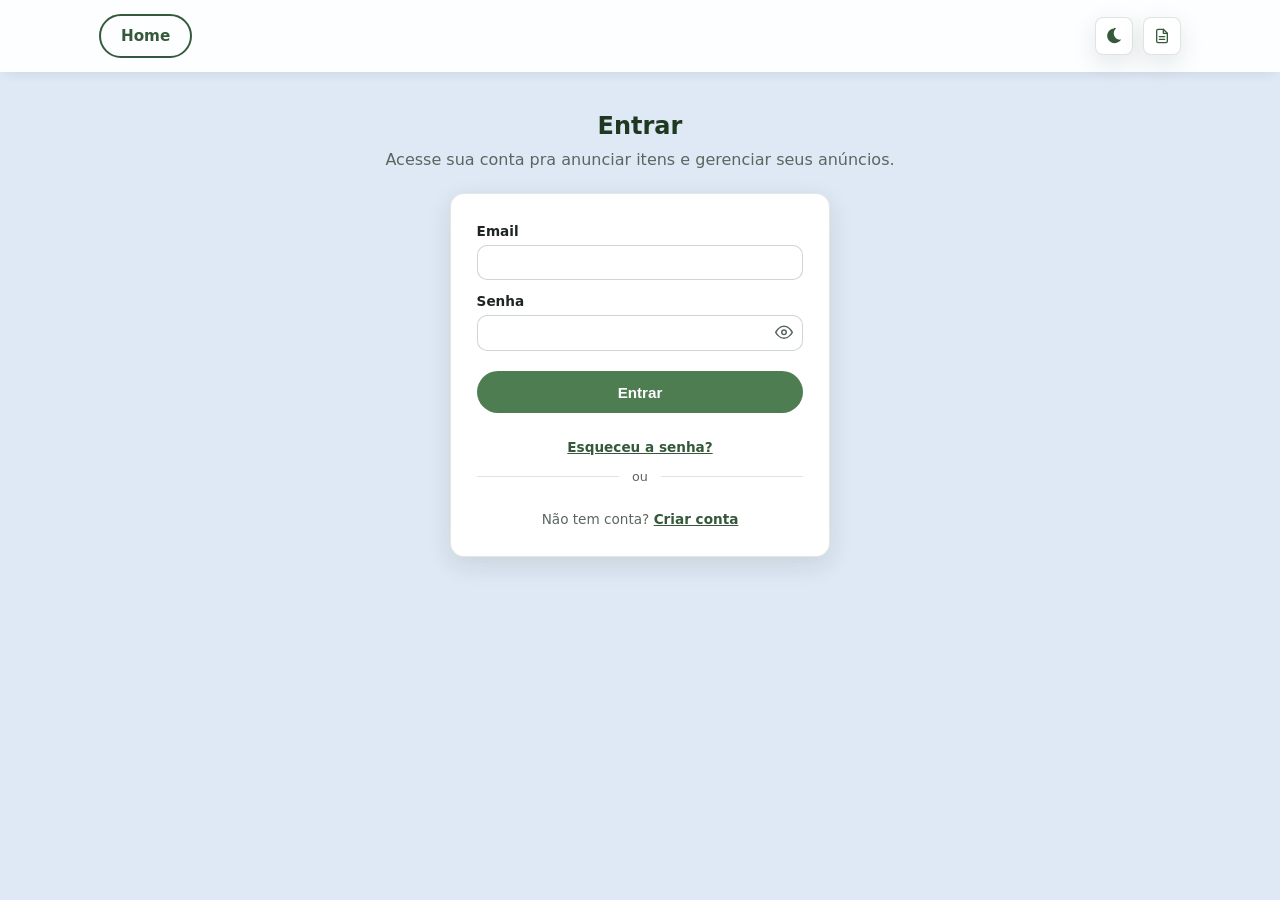
==== commit 84967a2e: "Corrige buraco de navegação: "Meus anúncios" era inalcançável no mobile Perguntado onde fica "Meus a" ====
--- a/frontend/admin-denuncias.html
+++ b/frontend/admin-denuncias.html
@@ -11,7 +11,7 @@
   <link rel="icon" href="icons/icon-192.png" />
   <link rel="apple-touch-icon" href="icons/icon-192.png" />
 
-  <link rel="stylesheet" href="css/styles.css?v=98" />
+  <link rel="stylesheet" href="css/styles.css?v=99" />
 </head>
 <body>
 
@@ -59,11 +59,11 @@
     </section>
   </main>
 
-<script src="js/config.js?v=98"></script>
+<script src="js/config.js?v=99"></script>
 
-<script src="js/auth.js?v=98"></script>
-  <script src="js/api.js?v=98"></script>
-  <script src="js/site.js?v=98"></script>
-  <script src="js/admin-denuncias.js?v=98"></script>
+<script src="js/auth.js?v=99"></script>
+  <script src="js/api.js?v=99"></script>
+  <script src="js/site.js?v=99"></script>
+  <script src="js/admin-denuncias.js?v=99"></script>
 </body>
 </html>
--- a/frontend/css/styles.css
+++ b/frontend/css/styles.css
@@ -1133,7 +1133,7 @@
    sidebar já tem esse link, então some pra não duplicar. */
 .perfil-atalhos-mobile { display: none; }
 @media (max-width: 767px) {
-  .perfil-atalhos-mobile { display: flex; justify-content: center; gap: 0.6rem; margin-bottom: 1rem; }
+  .perfil-atalhos-mobile { display: flex; flex-wrap: wrap; justify-content: center; gap: 0.6rem; margin-bottom: 1rem; }
 }
 
 /* Perfil: dados/senha numa coluna à esquerda (largura fixa, tipo OLX),
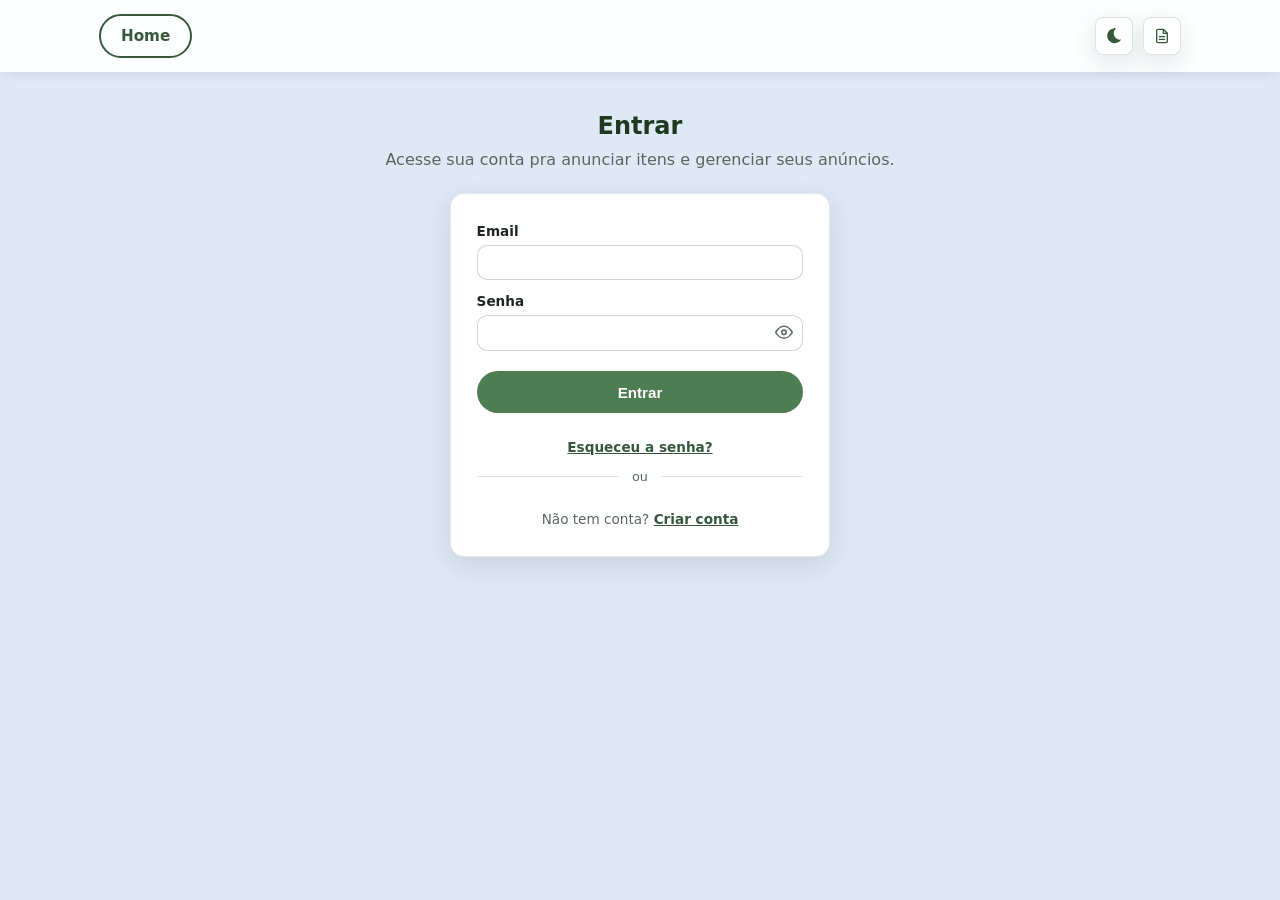
==== commit 824728d3: "Corrige nome vazando por cima do botão de venda e enxuga o banner de confirmação no mobile Reportado" ====
--- a/frontend/admin-denuncias.html
+++ b/frontend/admin-denuncias.html
@@ -11,7 +11,7 @@
   <link rel="icon" href="icons/icon-192.png" />
   <link rel="apple-touch-icon" href="icons/icon-192.png" />
 
-  <link rel="stylesheet" href="css/styles.css?v=99" />
+  <link rel="stylesheet" href="css/styles.css?v=101" />
 </head>
 <body>
 
@@ -59,11 +59,11 @@
     </section>
   </main>
 
-<script src="js/config.js?v=99"></script>
+<script src="js/config.js?v=101"></script>
 
-<script src="js/auth.js?v=99"></script>
-  <script src="js/api.js?v=99"></script>
-  <script src="js/site.js?v=99"></script>
-  <script src="js/admin-denuncias.js?v=99"></script>
+<script src="js/auth.js?v=101"></script>
+  <script src="js/api.js?v=101"></script>
+  <script src="js/site.js?v=101"></script>
+  <script src="js/admin-denuncias.js?v=101"></script>
 </body>
 </html>
--- a/frontend/css/styles.css
+++ b/frontend/css/styles.css
@@ -1220,7 +1220,11 @@
   padding: 0.8rem 1rem;
   border-bottom: 1px solid rgba(28, 69, 50, 0.1);
 }
-.chat-painel__pessoa { display: flex; align-items: center; gap: 0.6rem; }
+.chat-painel__pessoa { display: flex; align-items: center; gap: 0.6rem; min-width: 0; }
+/* min-width:0 no bloco de texto é o que deixa o ellipsis (abaixo) truncar de
+   verdade — sem isto, esse <div> recusa encolher e o nome vaza por cima do
+   botão "Confirmar venda" quando o cabeçalho fica apertado no mobile. */
+.chat-painel__pessoa > div { min-width: 0; overflow: hidden; }
 .chat-painel__pessoa:hover strong { text-decoration: underline; }
 .chat-painel__cabecalho span { display: block; font-size: 0.8rem; color: var(--ink-soft); }
 .perfil-foto__avatar.chat-avatar-outro { width: 40px; height: 40px; font-size: 1rem; flex-shrink: 0; }
@@ -1694,6 +1698,21 @@
     display: block;
   }
 
+  /* Banner de confirmar venda: no desktop cabe tudo numa linha, mas no
+     mobile o texto e os dois botões brigando por espaço (com
+     justify-content:space-between + flex-wrap) empurrava os botões pra uma
+     segunda linha em pílulas grandes, pesado pra um aviso inline. Empilha
+     de propósito — texto em cima, botões embaixo, colados à esquerda — em
+     vez de deixar isso acontecer por acidente do wrap. */
+  .chat-confirmacao {
+    flex-direction: column;
+    align-items: flex-start;
+    gap: 0.5rem;
+    padding: 0.6em 0.9rem;
+    font-size: 0.8rem;
+  }
+  .chat-confirmacao__acoes { gap: 0.4rem; }
+
   /* Com a conversa aberta, o título "Chat" da página some pra a conversa
      ocupar a tela toda; o "Voltar" no cabeçalho já orienta a navegação. */
   body.chat-em-conversa .page-header { display: none; }
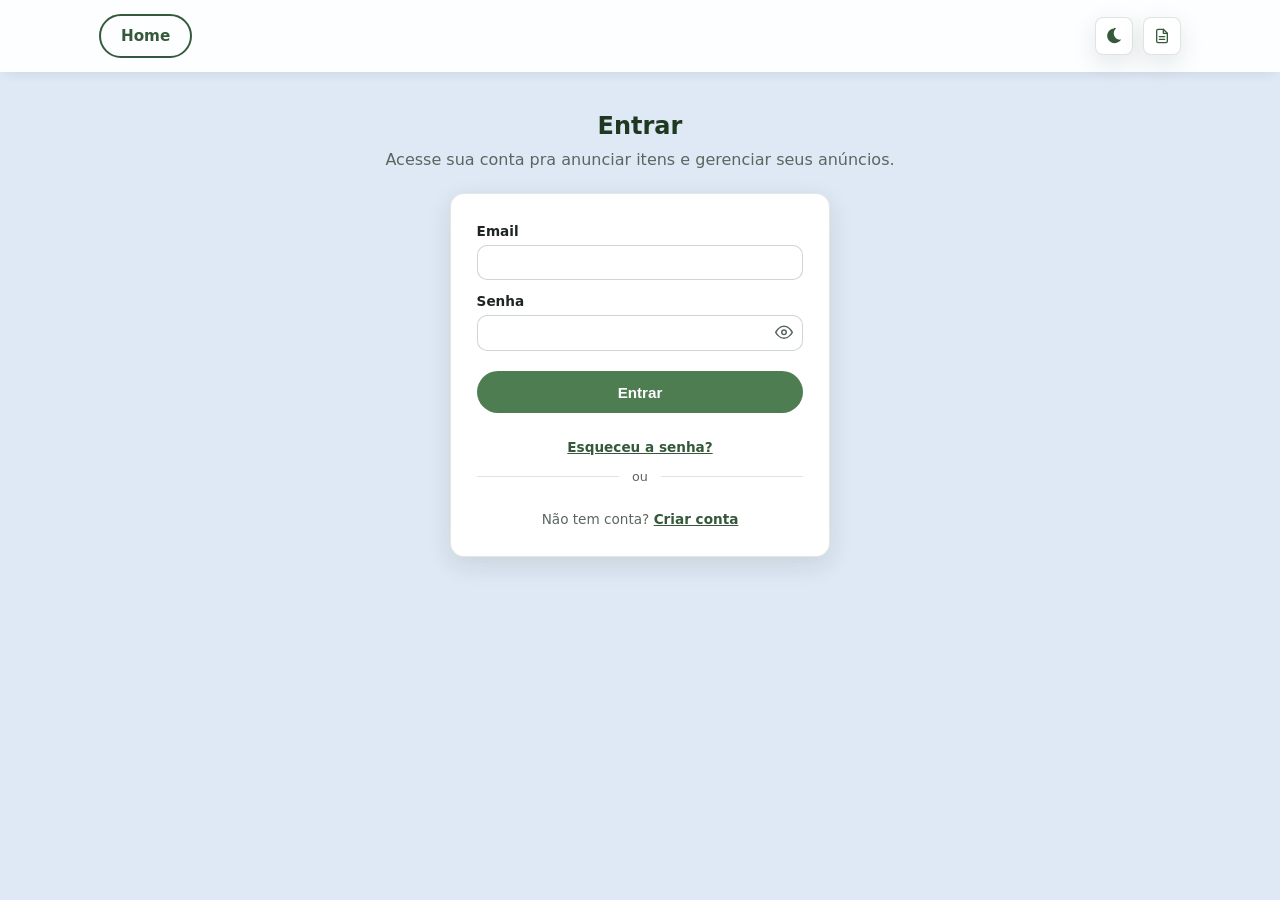
==== commit 33cb6534: "Troca o hero da landing pra ilustração de fundo azul-marinho O fundo amadeirado destoava do resto do" ====
--- a/frontend/admin-denuncias.html
+++ b/frontend/admin-denuncias.html
@@ -11,7 +11,7 @@
   <link rel="icon" href="icons/icon-192.png" />
   <link rel="apple-touch-icon" href="icons/icon-192.png" />
 
-  <link rel="stylesheet" href="css/styles.css?v=101" />
+  <link rel="stylesheet" href="css/styles.css?v=103" />
 </head>
 <body>
 
@@ -59,11 +59,11 @@
     </section>
   </main>
 
-<script src="js/config.js?v=101"></script>
+<script src="js/config.js?v=103"></script>
 
-<script src="js/auth.js?v=101"></script>
-  <script src="js/api.js?v=101"></script>
-  <script src="js/site.js?v=101"></script>
-  <script src="js/admin-denuncias.js?v=101"></script>
+<script src="js/auth.js?v=103"></script>
+  <script src="js/api.js?v=103"></script>
+  <script src="js/site.js?v=103"></script>
+  <script src="js/admin-denuncias.js?v=103"></script>
 </body>
 </html>
